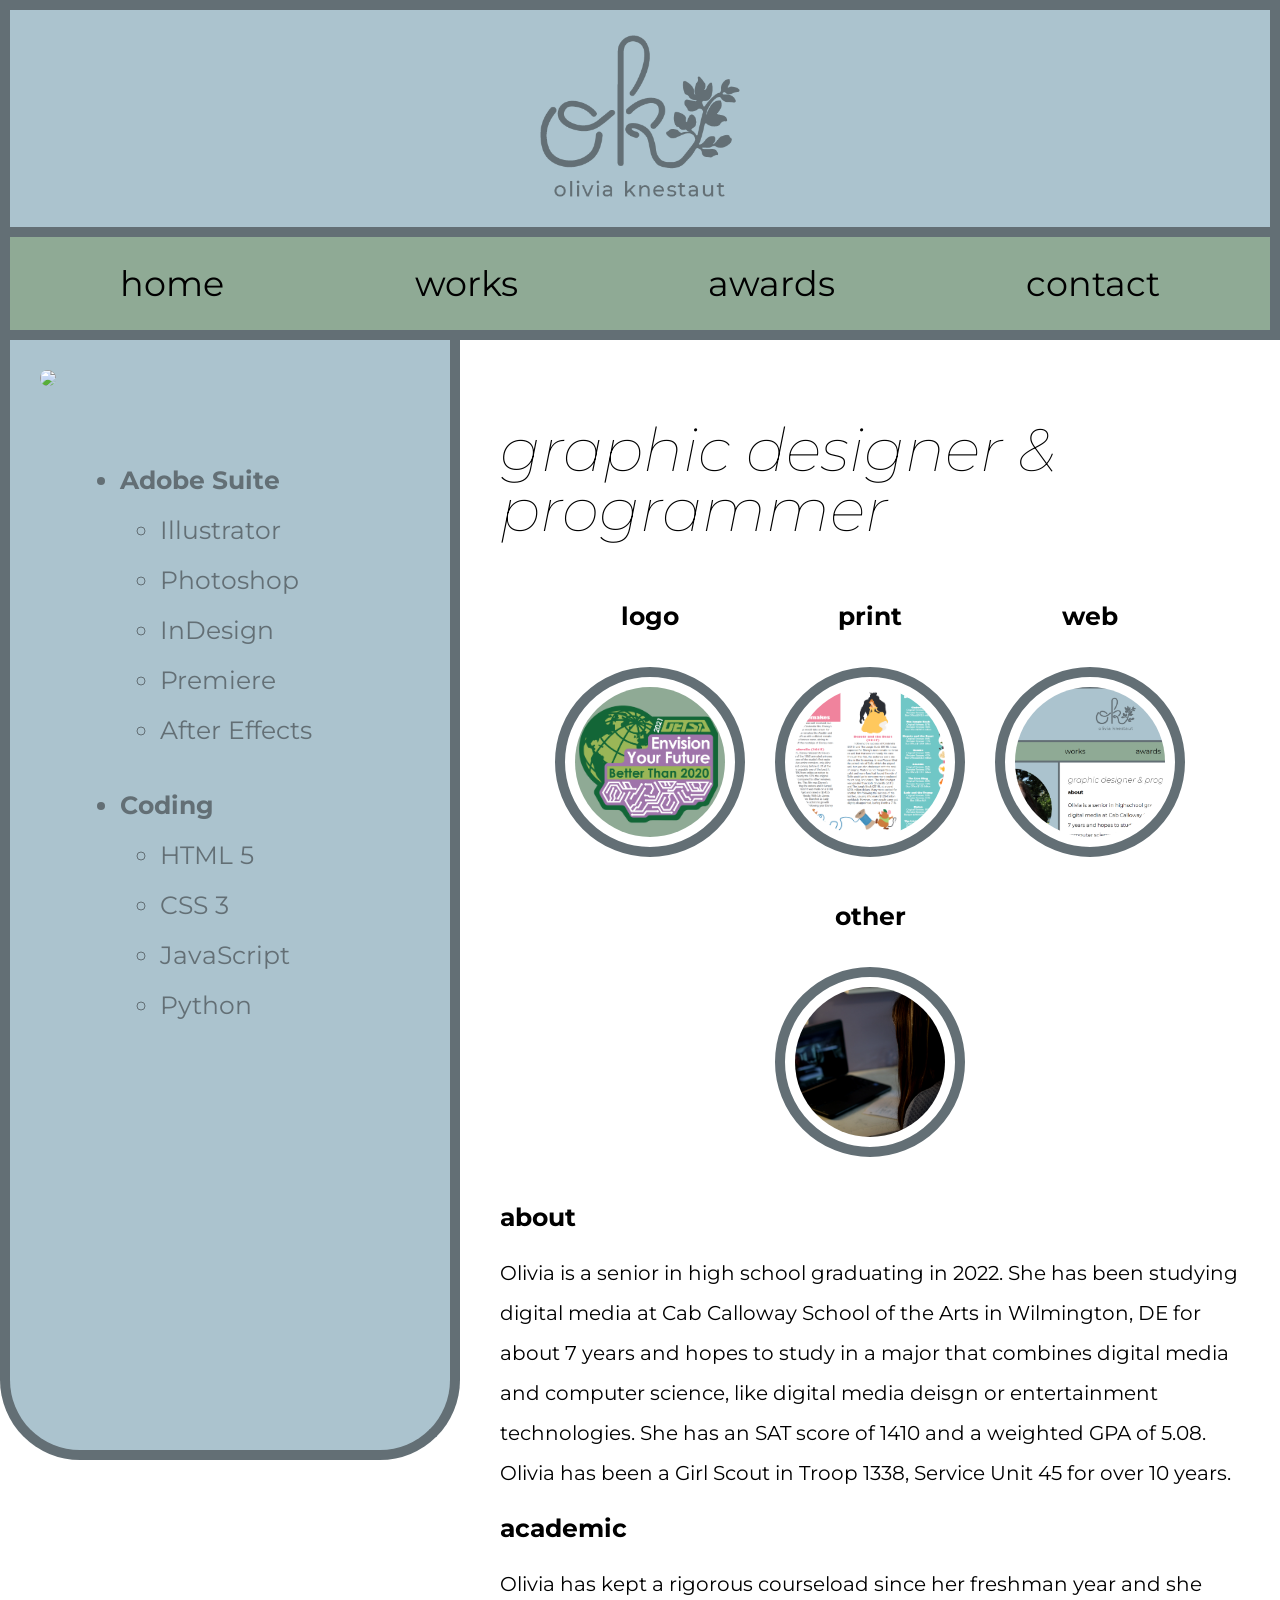
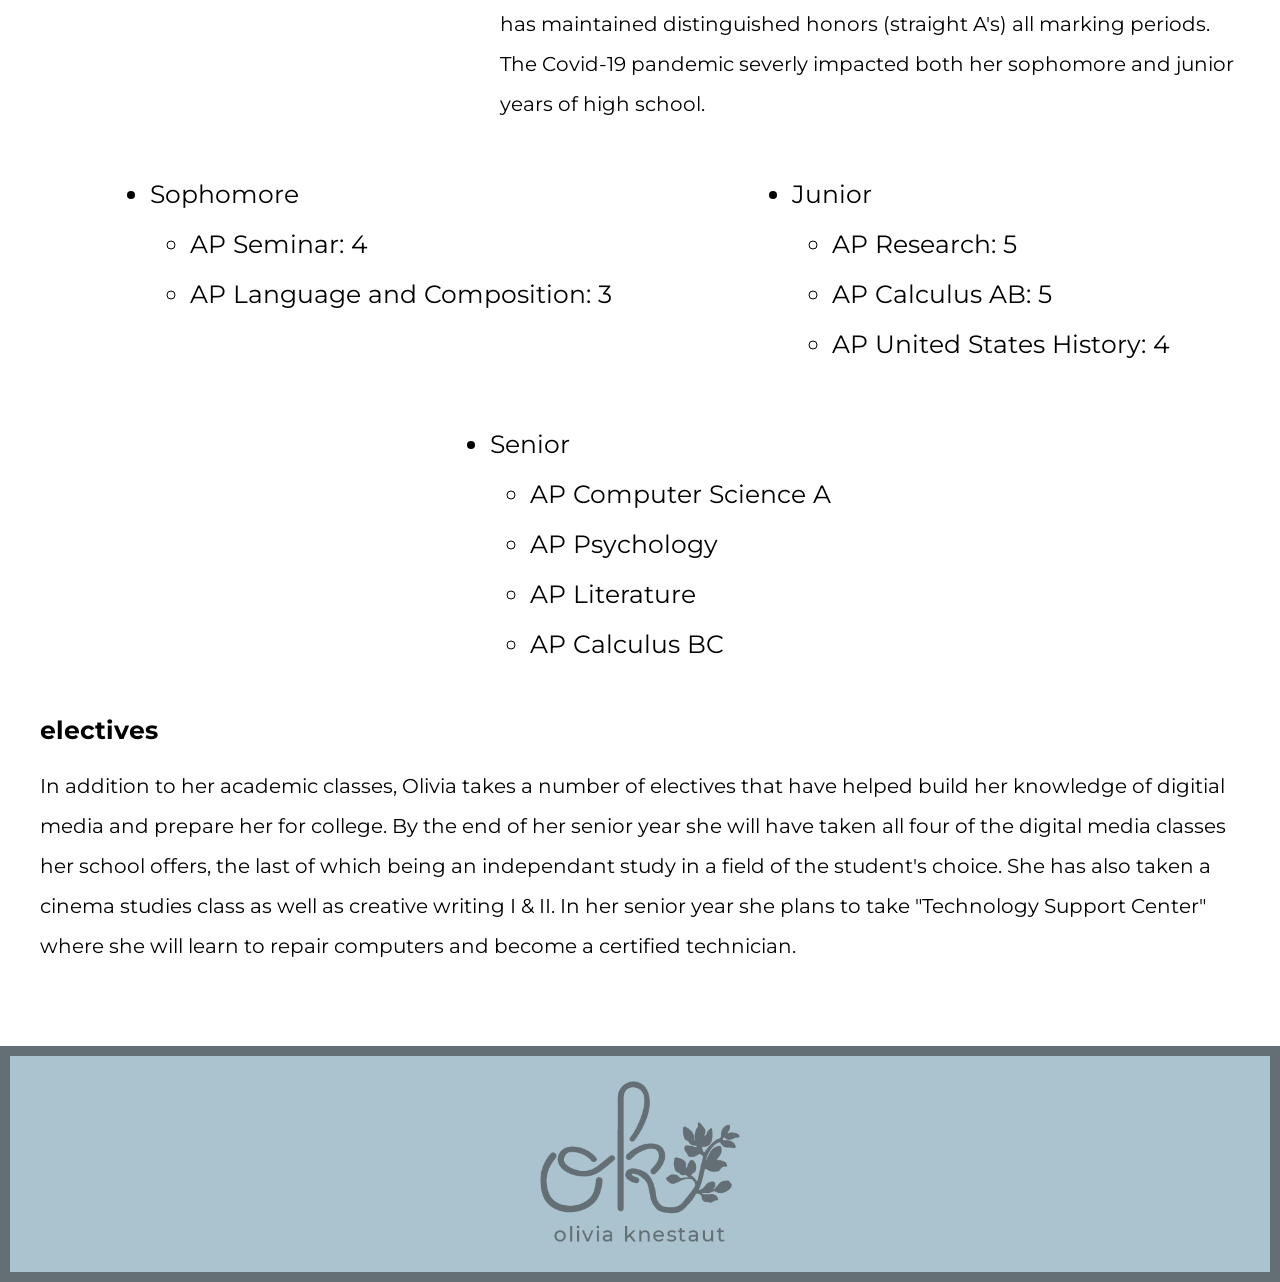
==== index.html @ 5eddfe56 "moving elements around" ====
<!DOCTYPE html>
<html lang="en">
<head>
    <meta charset="UTF-8">
    <title>Olivia Knestaut Porfolio Website</title>
    <link href="CSS/stylesheet.css" type="text/css" rel="stylesheet" />
    <link rel="preconnect" href="https://fonts.googleapis.com">
    <link rel="preconnect" href="https://fonts.gstatic.com" crossorigin>
    <link href="https://fonts.googleapis.com/css2?family=Montserrat:ital,wght@0,400;0,700;1,200&display=swap" rel="stylesheet">
</head>
<body>

<!-- Main Content -->
<main>

    <!-- Header -->
    <header class="headerfooter">
        <img class="logo" src="Images/OliviaLogoGrey.png" alt="">
    </header>

    <!-- Links -->
    <section class="links">
            <a href="index.html">home</a>
            <a href="works.html">works</a>
            <a href="awards.html">awards</a>
            <a href="contact.html">contact</a>
    </section>



<div class="flex-container">
<!-- Sidebar -->
    <div class="sidebar">

        <div class="sidebarphoto">
            <img class="myface" src="Images/Olivia%20Knestaut%201.jpg" width="400px">
        </div>


<!-- Skills -->
        <div class="skills">
           <ul>
              <li><strong>Adobe Suite</strong></li>
              <ul>
                  <li>Illustrator</li>
                  <li>Photoshop</li>
                  <li>InDesign</li>
                  <li>Premiere</li>
                  <li>After Effects</li>
              </ul>
           </ul>
           <ul>
              <li><strong>Coding</strong></li>
              <ul>
                  <li>HTML 5</li>
                  <li>CSS 3</li>
                  <li>JavaScript</li>
                  <li>Python</li>
              </ul>
           </ul>

        </div>
    </div>



<!-- About Section -->
         <div class="about1">
           <h1><em>graphic designer & programmer</em></h1>
           
       <div class="portfoliolinks">
        <div class="navitem">
            <h2><strong>logo</strong></h2>
            <a href="#logoslink"><img class="navimage" src="Images/NavImages/DETSAPinNav.png" alt="" width="150px"></a>
        </div>
        <div class="navitem">
            <h2><strong>print</strong></h2>
            <a href="#printlink"><img class="navimage" src="Images/NavImages/PrintNavImage.png" alt="" width="150px"></a>
        </div>
        <div class="navitem">
            <h2><strong>web</strong></h2>
            <a href="#weblink"><img class="navimage" src="Images/NavImages/Webnavimage.png" alt="" width="150px"></a>
        </div>
        <div class="navitem">
            <h2><strong>other</strong></h2>
            <a href="#otherlink"><img class="navimage" src="Images/NavImages/VideoNav.png" alt="" width="150px"></a>
        </div>
    </div>
           
            <h2><strong>about</strong></h2>
            <p>
             Olivia is a senior in high school graduating in 2022. She has been studying digital media at Cab Calloway School of the Arts in Wilmington, DE for about 7 years and hopes to study in a major that combines digital media and computer science, like digital media deisgn or entertainment technologies. She has an SAT score of 1410 and a weighted GPA of 5.08. Olivia has been a Girl Scout in Troop 1338, Service Unit 45 for over 10 years.
             </p>
             
            <h2><strong>academic</strong></h2>
            <p>
             Olivia has kept a rigorous courseload since her freshman year and she has maintained distinguished honors (straight A's) all marking periods. The Covid-19 pandemic severly impacted both her sophomore and junior years of high school.
            </p>
    </div>
    
</div>
 <div class="about2">
        <div class="APClasses">
                <ul>
                    <li>
                        Sophomore
                    </li>
                    <ul>
                        <li>
                            AP Seminar: 4
                        </li>
                        <li>
                            AP Language and Composition: 3
                        </li>
                    </ul>
                </ul>
                <ul>
                    <li>
                        Junior
                    </li>
                    <ul>
                        <li>
                            AP Research: 5
                        </li>
                        <li>
                            AP Calculus AB: 5
                        </li>
                        <li>
                            AP United States History: 4
                        </li>
                    </ul>
                </ul>
                <ul>
                    <li>Senior</li>
                    <ul>
                        <li>
                            AP Computer Science A
                        </li>
                        <li>
                            AP Psychology
                        </li>
                        <li>
                            AP Literature
                        </li>
                        <li>
                            AP Calculus BC
                        </li>
                    </ul>
                </ul>
            </div>
         <h2><strong>electives</strong></h2>
            <p>
             In addition to her academic classes, Olivia takes a number of electives that have helped build her knowledge of digitial media and prepare her for college. By the end of her senior year she will have taken all four of the digital media classes her school offers, the last of which being an independant study in a field of the student's choice. She has also taken a cinema studies class as well as creative writing I & II. In her senior year she plans to take "Technology Support Center" where she will learn to repair computers and become a certified technician.
     </div>


<!-- Footer-->
    <footer id="footermargin" class="headerfooter">
        <img src="Images/OliviaLogoGrey.png" alt="" class="logo">
    </footer>

</main>
</body>
</html>
---- CSS/stylesheet.css ----
/*COLORS
Green: #8FAA95
Blue: #ABC3CE
Grey:#636F75
Fonts:
font-family: 'Montserrat', sans-serif;
*/
/*FONT CSS*/


/*WTF is wrong with GIT*/

/*LINKS N STUFF*/
a:link, a:visited {
  color: #000000;
    margin: 10px;
    text-decoration: none;
    font-family: 'Montserrat', sans-serif;
    font-size: 35px;}

a:hover {
  color: #FFFFFF;}

#innerlinks{
    color: #000000;
    display: flex;
    justify-content: center;
    font-size: 35px;
    padding: 30px;}

a#innerlinks:hover {
  color: #E88CBA;}

#websitelinks{
    color: #000000;
    display: flex;
    justify-content: center;
    font-size: 35px;
}

a#websitelinks:hover {
  color: #E88CBA;}


/*GENERAL SETUP*/
ul{
    font-family: 'Montserrat', sans-serif;
    font-size: 25px;
    line-height: 50px;
}
p{
  font-family: 'Montserrat', sans-serif;
    font-size: 20px;
    line-height: 40px;  
}

h1 {
    font-family: 'Montserrat', sans-serif;
    font-weight: lighter;
    font-size: 60px;
    line-height: 60px;
}

h2{
    font-family: 'Montserrat', sans-serif;
    font-weight: bold;
    font-size: 25px;
    line-height: 30px;
}

body {
    margin: 0;
}

embed {
    border-radius: 35px;
    margin: 40px;
    margin-bottom: 0px;
}


/*ALL PAGES*/
main {
    width: 100%;
    height: 100%;
}

.headerfooter {
    background: #ABC3CE; /*Blue*/
    display: flex;
    justify-content: center;
    padding: 25px;
     border: 10px solid #636F75;
}

.logo{
    width: 200px;
    border-radius: 0px;
}

.links {
    background: #8FAA95; /*Green*/
    display: flex;
    flex-direction: column;
    align-items: center;
    justify-content: center;
    border: 10px solid #636F75;
    border-top: 0px;
}
#footermargin{
    margin-top: 20px;
}


/*HOME PAGE*/
.myface{
    border-radius: 50%;
    padding: 0px;
}

.flex-container{
    display: flex;
    flex-direction: column;
    align-items: center;
    justify-content: center;
}
.sidebar {
    padding: 30px;
    background: #ABC3CE; /*Blue*/
    border-bottom-right-radius: 80px;
    border-bottom-left-radius: 80px;
    width: 400px;
    border-style: solid;
    border-color: #636F75;
    border-width: 10px;
    border-top-width: 0px;
    height: 1050px;
}

.skills {
    height: 600px;
    width: 300px;
    padding: 40px;
    color: #636F75; 
}

.about1{
    padding:40px;
    padding-bottom: 0px;
}
.about2{
    padding: 40px;
    padding-top: 0px;
}
.APClasses{
    display: flex;
    flex-wrap: wrap;
    justify-content: space-around;
}


/*Works Page*/
.portfoliotitle{
    display: flex;
    justify-content: center;
    align-items: center;
    text-align: center;
}
    /*Navigation*/
.portfoliolinks{
    display: flex;
    justify-content: center;
    flex-wrap: wrap;
}
.navitem{
    display: flex;
    flex-direction: column;
    justify-content: center;
    align-items: center; 
}
.navimage{
  border-radius: 50%;
border: 10px solid #636F75;
    padding: 10px;
    margin:5px;
}


img.navimage:hover {
  border: 10px solid #ABC3CE;
}

.worksection{
    display: flex;
    justify-content: center;
    flex-direction: column;
    align-items: center;
}
.workitemsection{
    display: flex;
    flex-wrap: wrap;
    justify-content: center;
    align-items: center;
}
.workitem{
    display: flex;
    flex-direction: column;
    align-items: center;
    padding: 20px;
    width: 400px;
}

.magazineitem{
    display: flex;
    flex-direction: column;
    align-items: center;
}

.frametext{
    width: 400px;
}

.othercontent{
    width: 90%;
    height: 200px; 
}

.workitem2{
     display: flex;
    flex-direction: column;
    align-items: center;
    padding: 20px;
}




/*TABLET & DESKTOP CHANGES*/
@media screen and (min-width: 1200px){


.links {
    display: flex;
    flex-direction: row;
    justify-content: space-around;
    padding: 15px;
    }
    .flex-container{
        display: flex;
        flex-direction: row;
        align-items:flex-start;
    }
    .sidebar{
        height:1050px;
    }

.footercontent{
    display: flex;
    flex-direction: row;
    }

.footeritem {
    display: flex;
    flex-direction: column;
    align-items: center;
    width: 30%;
    }
    #logo{
        width: 15%;
    }
    .magazine{
        width: 1000px;
    }
    
    .frametext {
    width: 1000px;
    }
    iframe{
        height: 600px;
    }
    
    .othercontent{
    width: 90%;
    height: 500px; 
    }
}
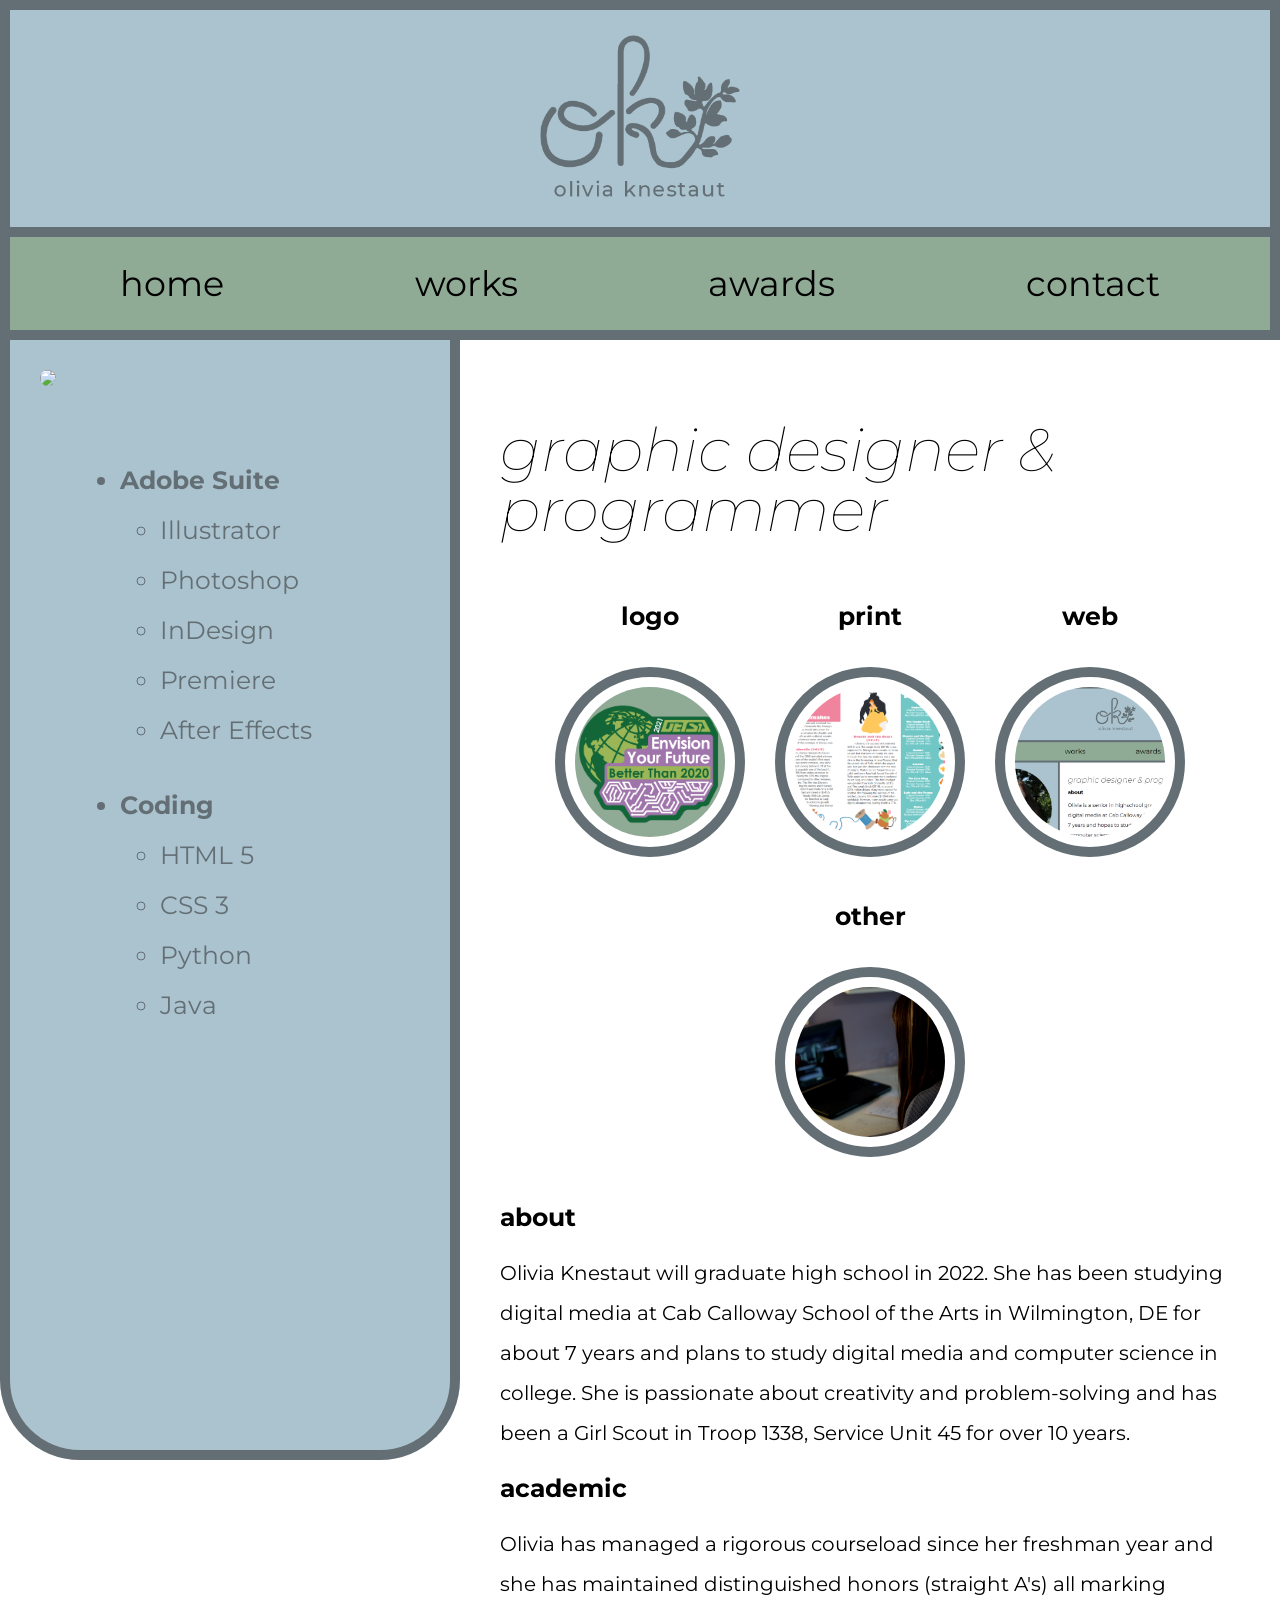
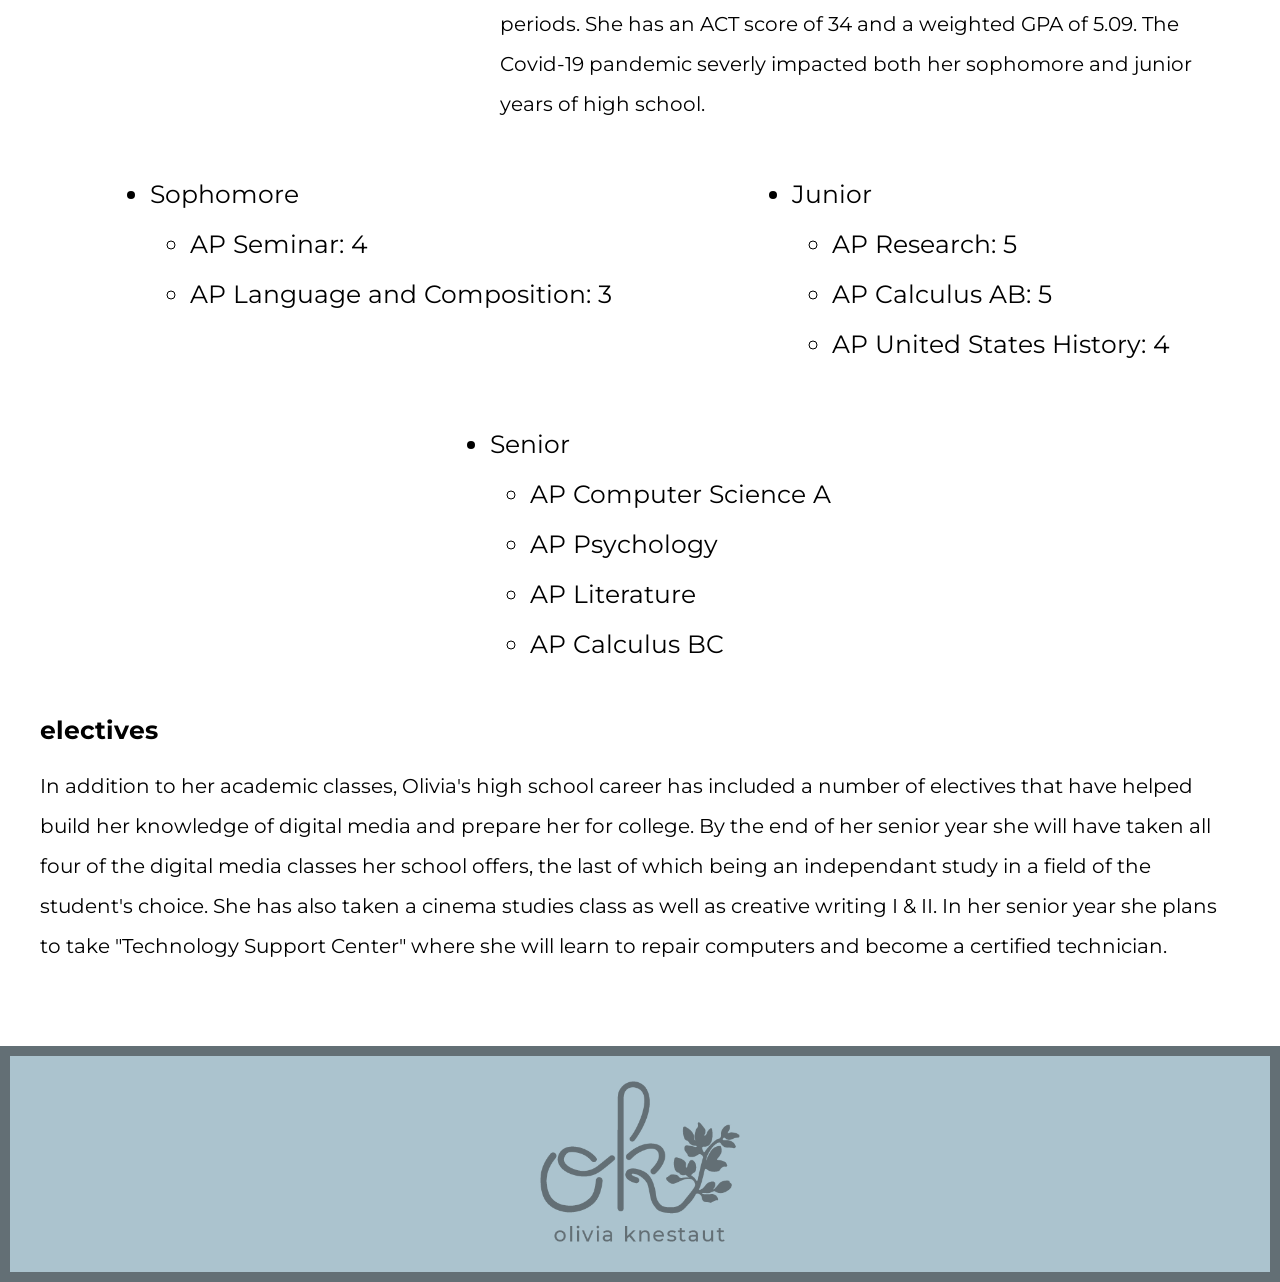
==== commit a8aa70d4: "Update for portfolio" ====
--- a/index.html
+++ b/index.html
@@ -54,8 +54,8 @@
               <ul>
                   <li>HTML 5</li>
                   <li>CSS 3</li>
-                  <li>JavaScript</li>
                   <li>Python</li>
+                  <li>Java</li>
               </ul>
            </ul>
 
@@ -64,41 +64,45 @@
 
 
 
-<!-- About Section -->
+<!-- Works Links -->
          <div class="about1">
            <h1><em>graphic designer & programmer</em></h1>
            
        <div class="portfoliolinks">
         <div class="navitem">
             <h2><strong>logo</strong></h2>
-            <a href="#logoslink"><img class="navimage" src="Images/NavImages/DETSAPinNav.png" alt="" width="150px"></a>
+            <a href="works.html#logoslink"><img class="navimage" src="Images/NavImages/DETSAPinNav.png" alt="" width="150px"></a>
         </div>
         <div class="navitem">
             <h2><strong>print</strong></h2>
-            <a href="#printlink"><img class="navimage" src="Images/NavImages/PrintNavImage.png" alt="" width="150px"></a>
+            <a href="works.html#printlink"><img class="navimage" src="Images/NavImages/PrintNavImage.png" alt="" width="150px"></a>
         </div>
         <div class="navitem">
             <h2><strong>web</strong></h2>
-            <a href="#weblink"><img class="navimage" src="Images/NavImages/Webnavimage.png" alt="" width="150px"></a>
+            <a href="works.html#weblink"><img class="navimage" src="Images/NavImages/Webnavimage.png" alt="" width="150px"></a>
         </div>
         <div class="navitem">
             <h2><strong>other</strong></h2>
-            <a href="#otherlink"><img class="navimage" src="Images/NavImages/VideoNav.png" alt="" width="150px"></a>
+            <a href="works.html#otherlink"><img class="navimage" src="Images/NavImages/VideoNav.png" alt="" width="150px"></a>
         </div>
     </div>
            
+    <!-- About and Academic -->
             <h2><strong>about</strong></h2>
             <p>
-             Olivia is a senior in high school graduating in 2022. She has been studying digital media at Cab Calloway School of the Arts in Wilmington, DE for about 7 years and hopes to study in a major that combines digital media and computer science, like digital media deisgn or entertainment technologies. She has an SAT score of 1410 and a weighted GPA of 5.08. Olivia has been a Girl Scout in Troop 1338, Service Unit 45 for over 10 years.
+                Olivia Knestaut will graduate high school in 2022. She has been studying digital media at Cab Calloway School of the Arts in Wilmington, DE for about 7 years and plans to study digital media and computer science in college.
+                She is passionate about creativity and problem-solving and has been a Girl Scout in Troop 1338, Service Unit 45 for over 10 years.
              </p>
              
             <h2><strong>academic</strong></h2>
             <p>
-             Olivia has kept a rigorous courseload since her freshman year and she has maintained distinguished honors (straight A's) all marking periods. The Covid-19 pandemic severly impacted both her sophomore and junior years of high school.
+             Olivia has managed a rigorous courseload since her freshman year and she has maintained distinguished honors (straight A's) all marking periods. She has an ACT score of 34 and a weighted GPA of 5.09. 
+             The Covid-19 pandemic severly impacted both her sophomore and junior years of high school.
             </p>
     </div>
     
 </div>
+
  <div class="about2">
         <div class="APClasses">
                 <ul>
@@ -150,7 +154,7 @@
             </div>
          <h2><strong>electives</strong></h2>
             <p>
-             In addition to her academic classes, Olivia takes a number of electives that have helped build her knowledge of digitial media and prepare her for college. By the end of her senior year she will have taken all four of the digital media classes her school offers, the last of which being an independant study in a field of the student's choice. She has also taken a cinema studies class as well as creative writing I & II. In her senior year she plans to take "Technology Support Center" where she will learn to repair computers and become a certified technician.
+             In addition to her academic classes, Olivia's high school career has included a number of electives that have helped build her knowledge of digital media and prepare her for college. By the end of her senior year she will have taken all four of the digital media classes her school offers, the last of which being an independant study in a field of the student's choice. She has also taken a cinema studies class as well as creative writing I & II. In her senior year she plans to take "Technology Support Center" where she will learn to repair computers and become a certified technician.
      </div>
 
 
--- a/CSS/stylesheet.css
+++ b/CSS/stylesheet.css
@@ -6,9 +6,6 @@
 font-family: 'Montserrat', sans-serif;
 */
 /*FONT CSS*/
-
-
-/*WTF is wrong with GIT*/
 
 /*LINKS N STUFF*/
 a:link, a:visited {
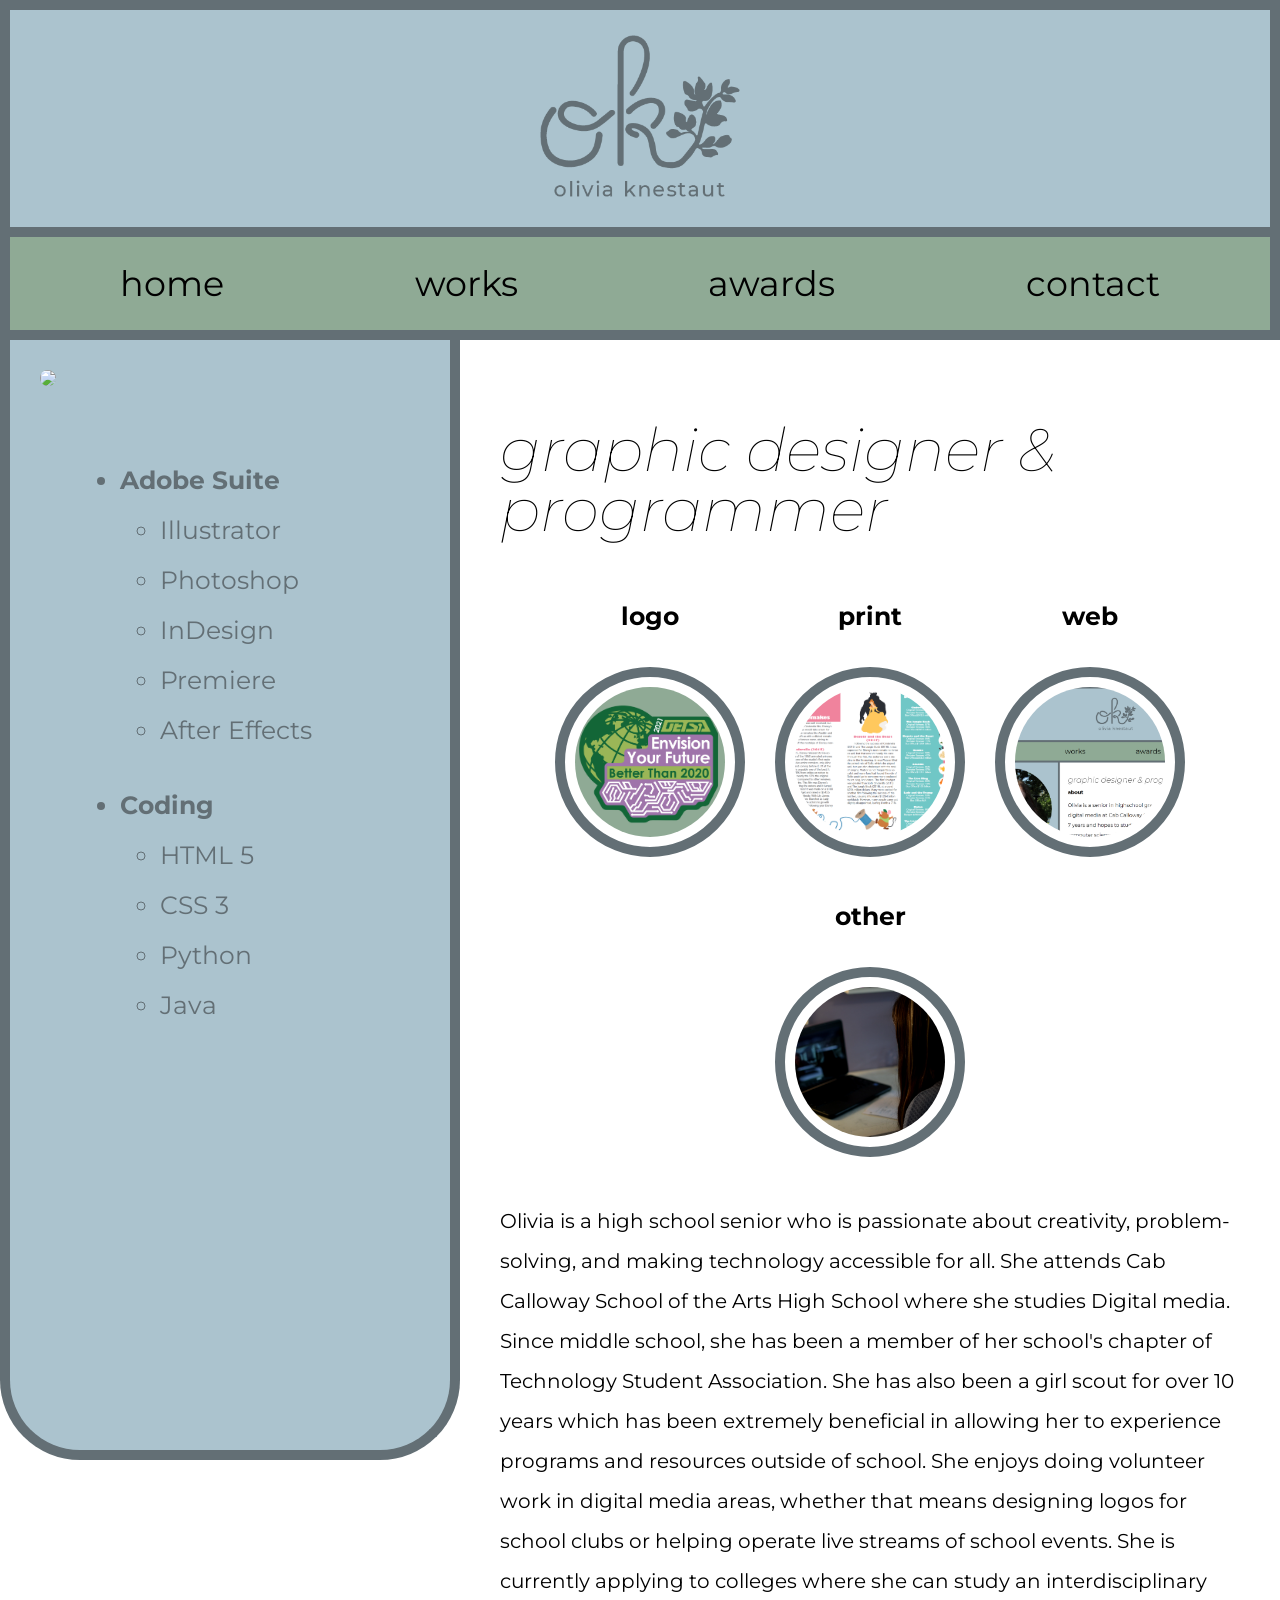
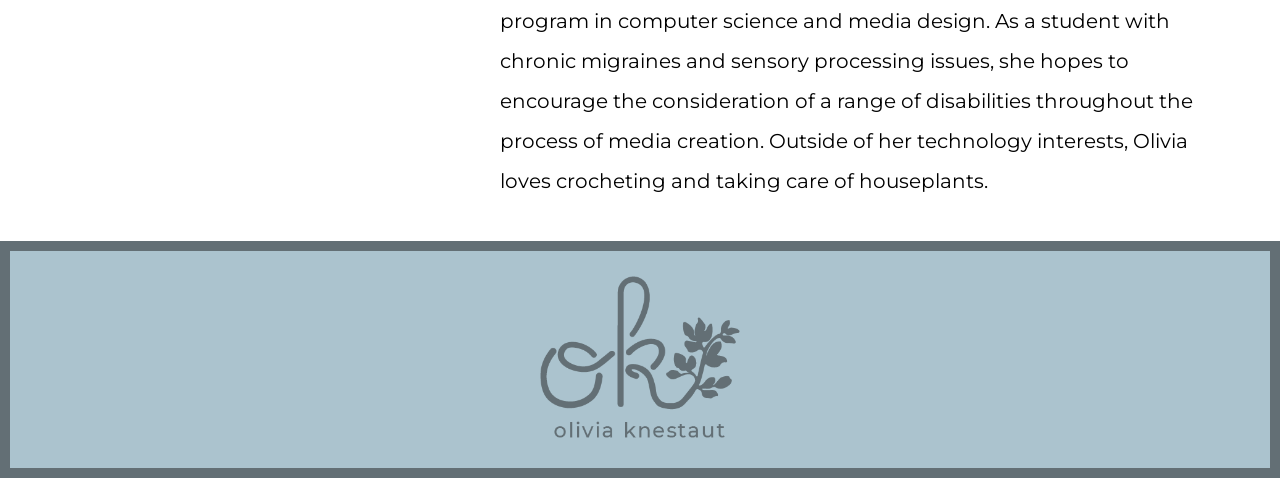
==== commit 5438d75f: "Update index.html" ====
--- a/index.html
+++ b/index.html
@@ -88,21 +88,28 @@
     </div>
            
     <!-- About and Academic -->
-            <h2><strong>about</strong></h2>
+            
             <p>
-                Olivia Knestaut will graduate high school in 2022. She has been studying digital media at Cab Calloway School of the Arts in Wilmington, DE for about 7 years and plans to study digital media and computer science in college.
-                She is passionate about creativity and problem-solving and has been a Girl Scout in Troop 1338, Service Unit 45 for over 10 years.
+                Olivia is a high school senior who is passionate about creativity, problem-solving, and making technology 
+                accessible for all. She attends Cab Calloway School of the Arts High School where she studies Digital media. Since middle school, she has been a member 
+                of her school's chapter of Technology Student Association. She has also been a girl scout for over 10 years which has been extremely beneficial in allowing her to experience 
+                programs and resources outside of school.
+                  She enjoys doing volunteer work in digital media areas, whether that means designing logos for school clubs or helping operate live 
+                  streams of school events. She is currently applying to colleges where she can study an interdisciplinary program in computer science 
+                  and media design. As a student with chronic migraines and sensory processing issues, she hopes to encourage the consideration of a range of
+                   disabilities throughout the process of media creation. Outside of her technology interests, Olivia loves crocheting and taking care of houseplants.
              </p>
              
-            <h2><strong>academic</strong></h2>
+           <!-- <h2><strong>academic</strong></h2>
             <p>
              Olivia has managed a rigorous courseload since her freshman year and she has maintained distinguished honors (straight A's) all marking periods. She has an ACT score of 34 and a weighted GPA of 5.09. 
              The Covid-19 pandemic severly impacted both her sophomore and junior years of high school.
             </p>
+        -->
     </div>
     
 </div>
-
+<!--
  <div class="about2">
         <div class="APClasses">
                 <ul>
@@ -156,6 +163,7 @@
             <p>
              In addition to her academic classes, Olivia's high school career has included a number of electives that have helped build her knowledge of digital media and prepare her for college. By the end of her senior year she will have taken all four of the digital media classes her school offers, the last of which being an independant study in a field of the student's choice. She has also taken a cinema studies class as well as creative writing I & II. In her senior year she plans to take "Technology Support Center" where she will learn to repair computers and become a certified technician.
      </div>
+ -->
 
 
 <!-- Footer-->
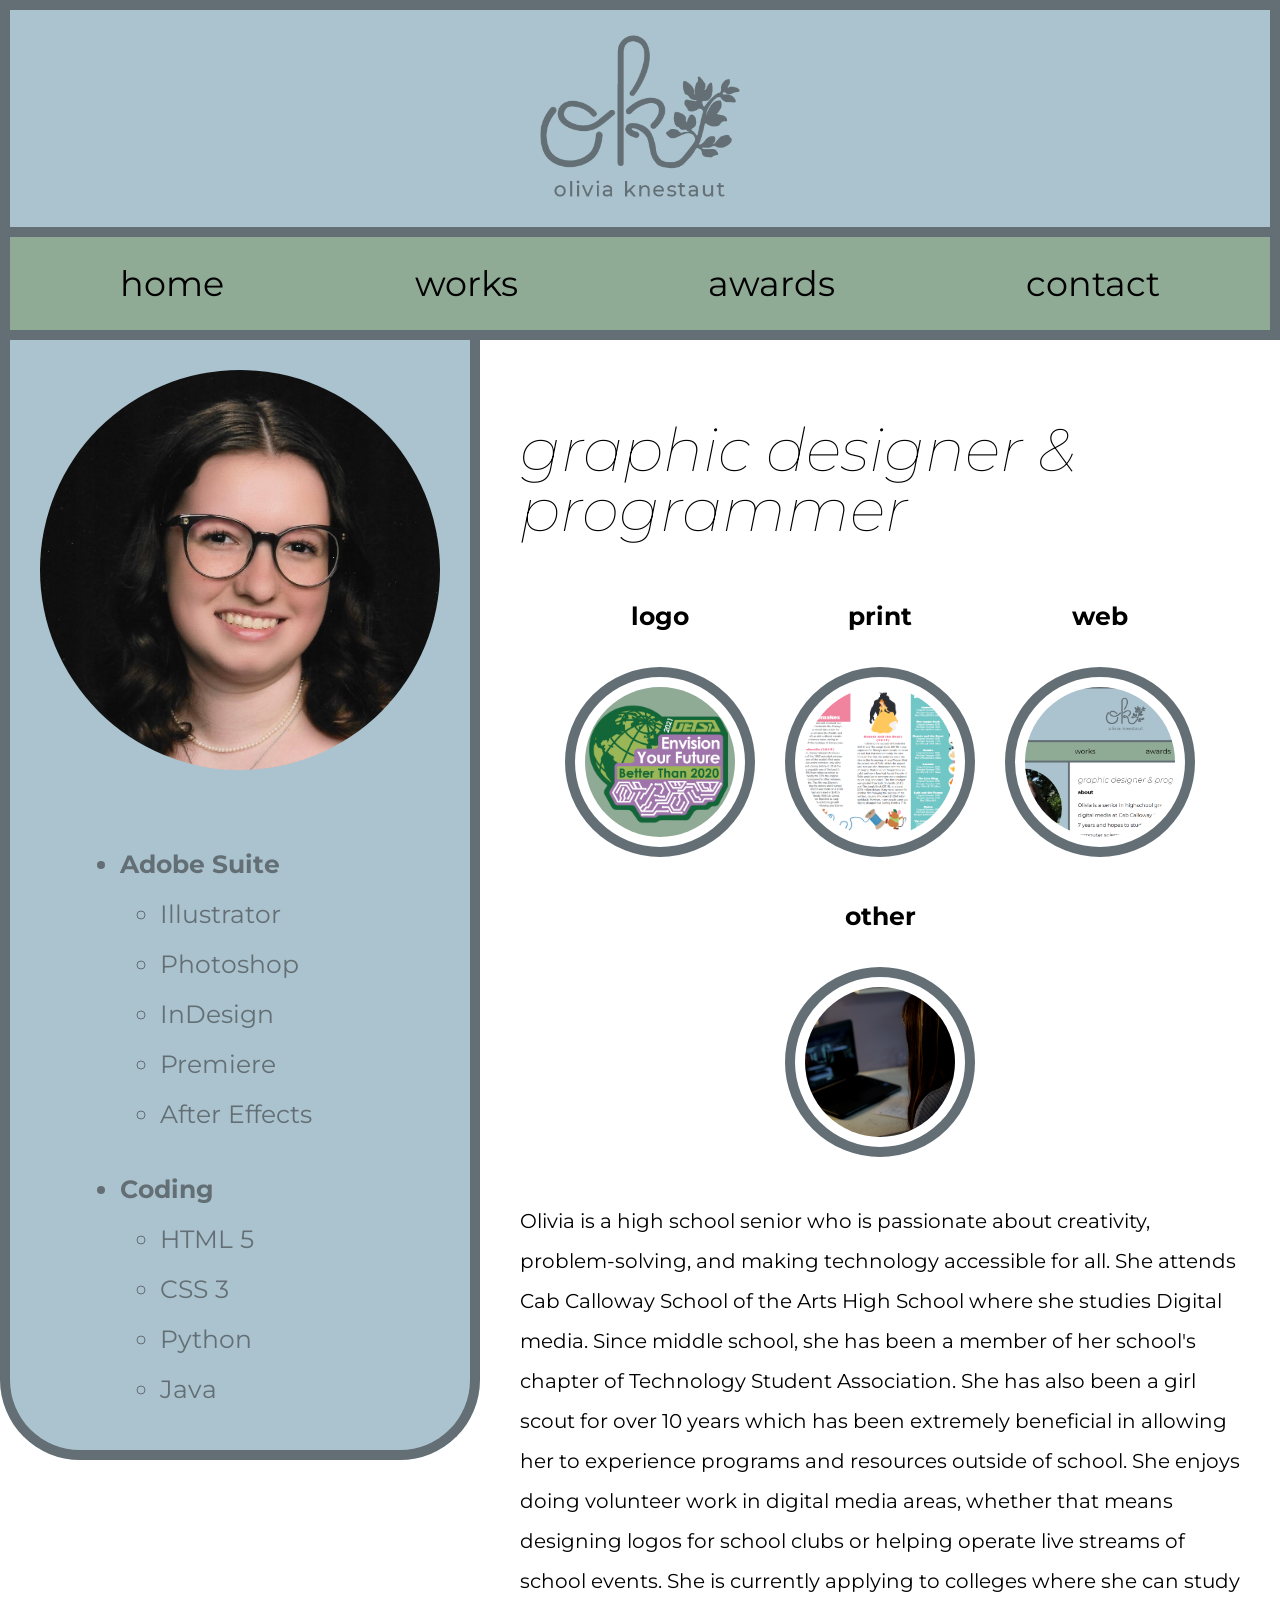
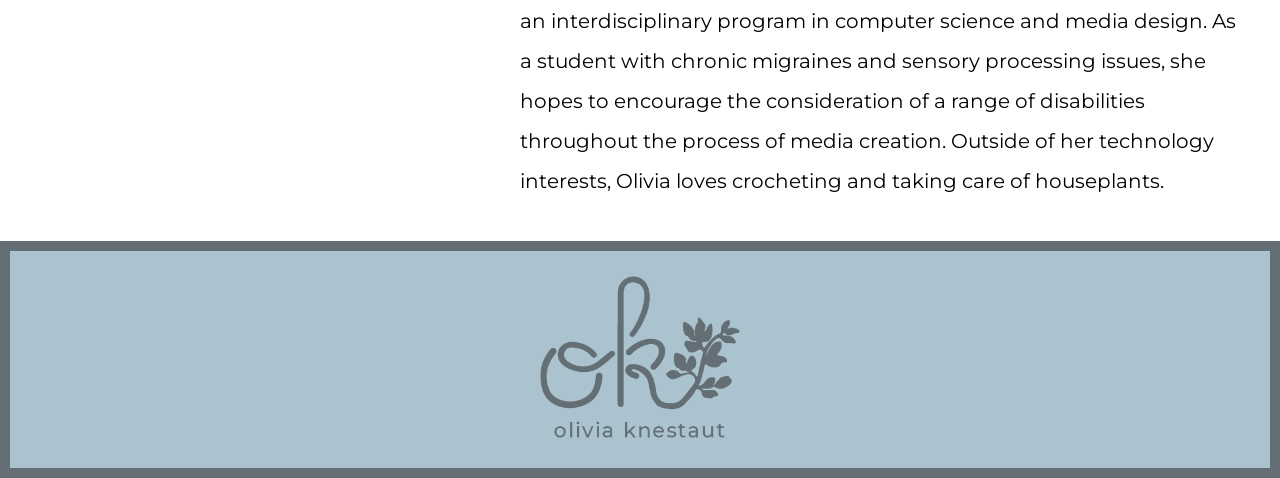
==== commit 5f125528: "Changed Site Main Photo, Moved Files to SSD" ====
--- a/index.html
+++ b/index.html
@@ -33,7 +33,7 @@
     <div class="sidebar">
 
         <div class="sidebarphoto">
-            <img class="myface" src="Images/Olivia%20Knestaut%201.jpg" width="400px">
+            <img class="myface" src="Images/OliviaGradPhoto.jpg" width="400px">
         </div>
 
 
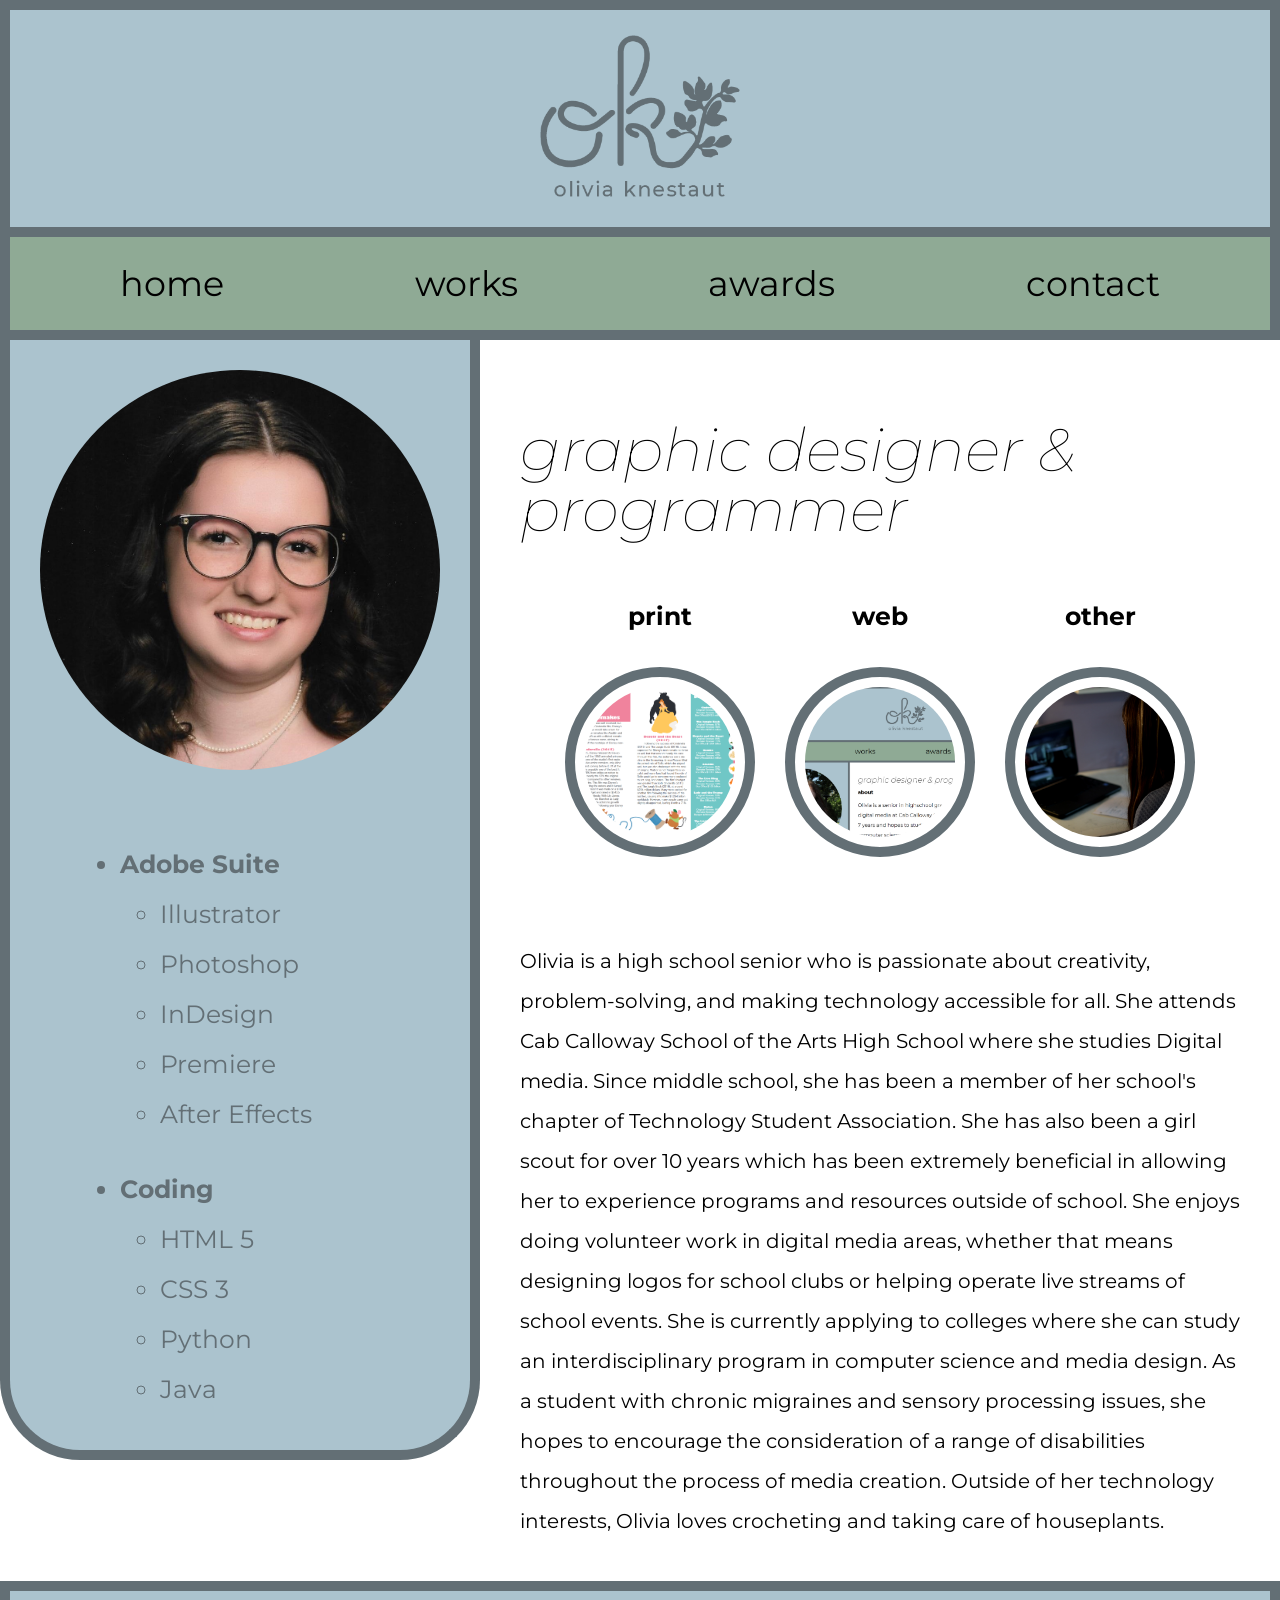
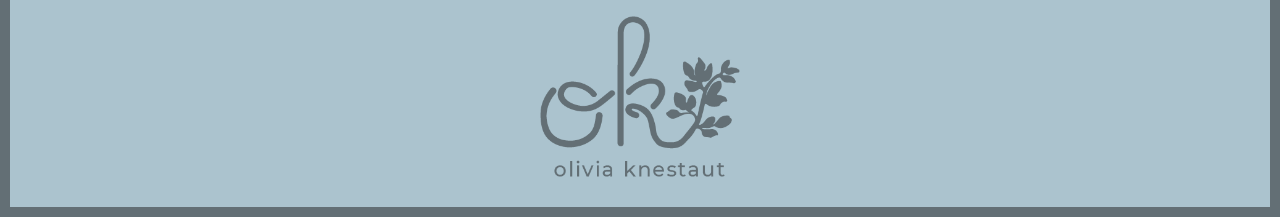
==== commit 2453e6c1: "Content Updates" ====
--- a/index.html
+++ b/index.html
@@ -69,10 +69,7 @@
            <h1><em>graphic designer & programmer</em></h1>
            
        <div class="portfoliolinks">
-        <div class="navitem">
-            <h2><strong>logo</strong></h2>
-            <a href="works.html#logoslink"><img class="navimage" src="Images/NavImages/DETSAPinNav.png" alt="" width="150px"></a>
-        </div>
+        
         <div class="navitem">
             <h2><strong>print</strong></h2>
             <a href="works.html#printlink"><img class="navimage" src="Images/NavImages/PrintNavImage.png" alt="" width="150px"></a>
--- a/CSS/stylesheet.css
+++ b/CSS/stylesheet.css
@@ -70,7 +70,6 @@
 }
 
 embed {
-    border-radius: 35px;
     margin: 40px;
     margin-bottom: 0px;
 }
@@ -163,11 +162,30 @@
     align-items: center;
     text-align: center;
 }
+
+
+/*Awards Page*/
+
+.awardblock{
+    margin: 40px;
+}
+.award{
+    background: #8FAA95; /*Green*/
+    margin: 10px;
+    padding-top: 5px;
+    padding-bottom: 5px;
+    padding-left: 20px;
+    padding-right: 20px;
+    border-radius: 50px;
+}
+
+
     /*Navigation*/
 .portfoliolinks{
     display: flex;
     justify-content: center;
     flex-wrap: wrap;
+    padding-bottom: 40px;
 }
 .navitem{
     display: flex;
@@ -197,7 +215,7 @@
     display: flex;
     flex-wrap: wrap;
     justify-content: center;
-    align-items: center;
+    align-items: flex-start;
 }
 .workitem{
     display: flex;
@@ -205,12 +223,6 @@
     align-items: center;
     padding: 20px;
     width: 400px;
-}
-
-.magazineitem{
-    display: flex;
-    flex-direction: column;
-    align-items: center;
 }
 
 .frametext{
@@ -265,13 +277,7 @@
     #logo{
         width: 15%;
     }
-    .magazine{
-        width: 1000px;
-    }
     
-    .frametext {
-    width: 1000px;
-    }
     iframe{
         height: 600px;
     }
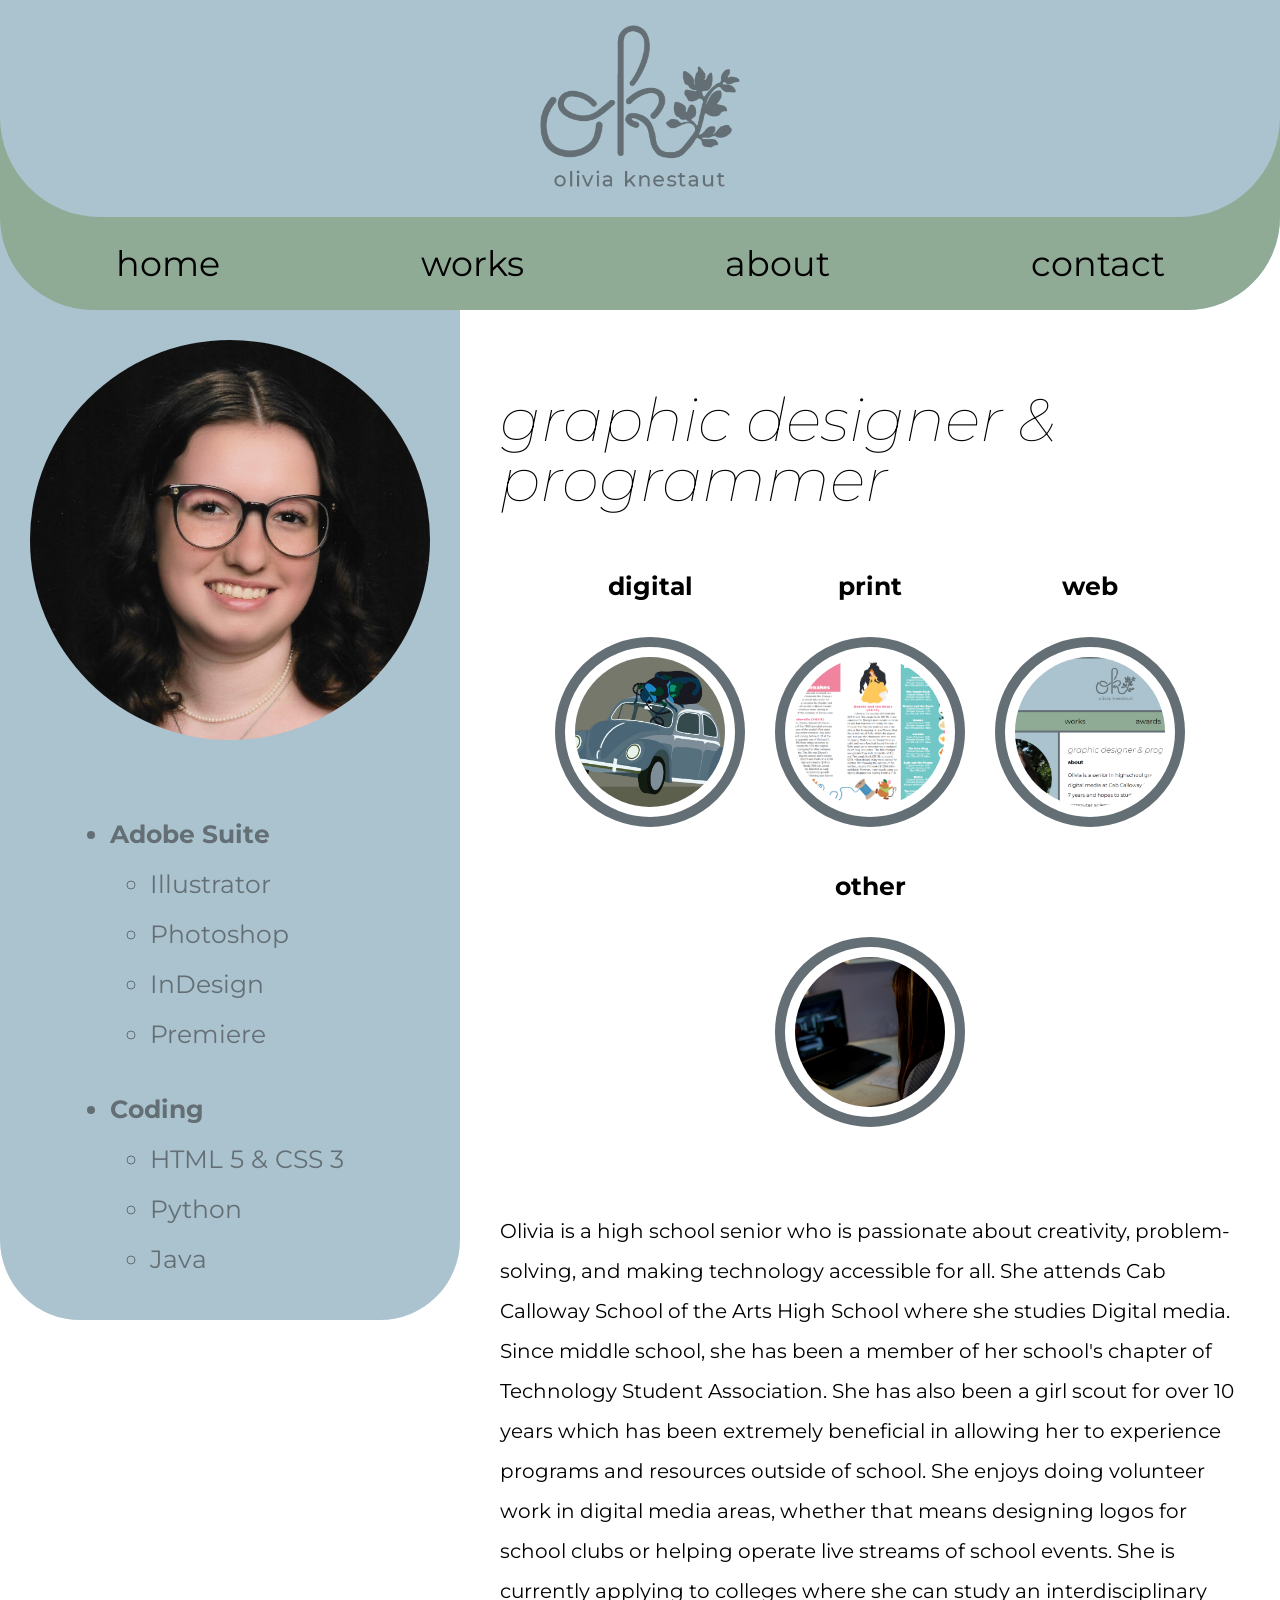
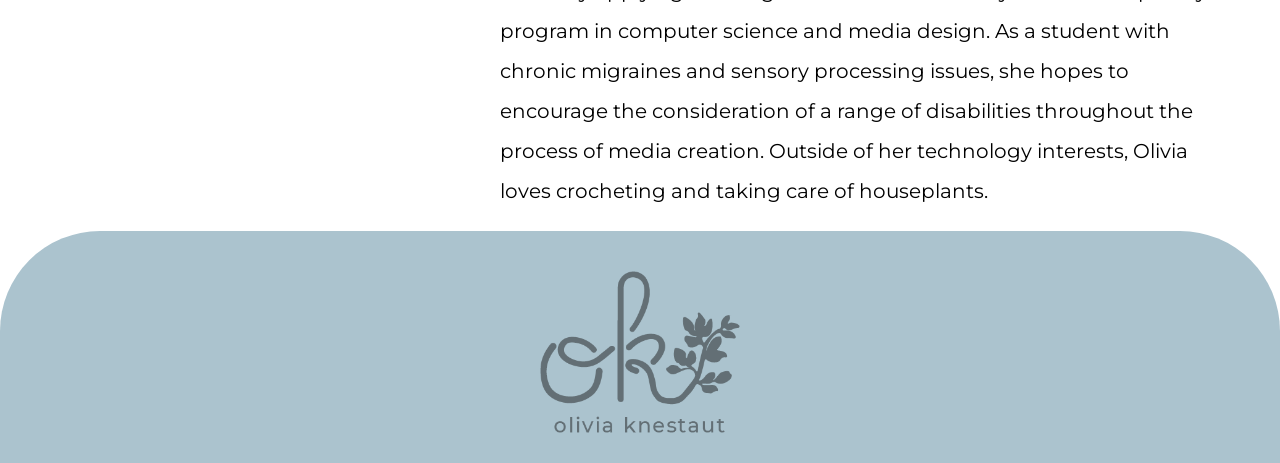
==== commit a43cbe1f: "All recent in school changes that I have been working on" ====
--- a/index.html
+++ b/index.html
@@ -14,17 +14,21 @@
 <main>
 
     <!-- Header -->
-    <header class="headerfooter">
+<div class="roundingboxheader1">
+    <header class="header">
         <img class="logo" src="Images/OliviaLogoGrey.png" alt="">
     </header>
+</div>
 
     <!-- Links -->
+<div class="roundingboxheader2">
     <section class="links">
             <a href="index.html">home</a>
             <a href="works.html">works</a>
-            <a href="awards.html">awards</a>
+            <a href="about.html">about</a>
             <a href="contact.html">contact</a>
     </section>
+</div>
 
 
 
@@ -46,14 +50,12 @@
                   <li>Photoshop</li>
                   <li>InDesign</li>
                   <li>Premiere</li>
-                  <li>After Effects</li>
               </ul>
            </ul>
            <ul>
               <li><strong>Coding</strong></li>
               <ul>
-                  <li>HTML 5</li>
-                  <li>CSS 3</li>
+                  <li>HTML 5 & CSS 3</li>
                   <li>Python</li>
                   <li>Java</li>
               </ul>
@@ -68,21 +70,24 @@
          <div class="about1">
            <h1><em>graphic designer & programmer</em></h1>
            
-       <div class="portfoliolinks">
-        
-        <div class="navitem">
-            <h2><strong>print</strong></h2>
-            <a href="works.html#printlink"><img class="navimage" src="Images/NavImages/PrintNavImage.png" alt="" width="150px"></a>
+           <div class="portfoliolinks">
+            <div class="navitem">
+                <h2><strong>digital</strong></h2>
+                <a href="works.html#digitallink"><img class="navimage" src="Images/NavImages/MediaNavImage.jpg" alt="" width="150px"></a>
+            </div>
+            <div class="navitem">
+                <h2><strong>print</strong></h2>
+                <a href="works.html#printlink"><img class="navimage" src="Images/NavImages/PrintNavImage.png" alt="" width="150px"></a>
+            </div>
+            <div class="navitem">
+                <h2><strong>web</strong></h2>
+                <a href="works.html#weblink"><img class="navimage" src="Images/NavImages/Webnavimage.png" alt="" width="150px"></a>
+            </div>
+            <div class="navitem">
+                <h2><strong>other</strong></h2>
+                <a href="works.html#otherlink"><img class="navimage" src="Images/NavImages/VideoNav.png" alt="" width="150px"></a>
+            </div>
         </div>
-        <div class="navitem">
-            <h2><strong>web</strong></h2>
-            <a href="works.html#weblink"><img class="navimage" src="Images/NavImages/Webnavimage.png" alt="" width="150px"></a>
-        </div>
-        <div class="navitem">
-            <h2><strong>other</strong></h2>
-            <a href="works.html#otherlink"><img class="navimage" src="Images/NavImages/VideoNav.png" alt="" width="150px"></a>
-        </div>
-    </div>
            
     <!-- About and Academic -->
             
@@ -96,77 +101,17 @@
                   and media design. As a student with chronic migraines and sensory processing issues, she hopes to encourage the consideration of a range of
                    disabilities throughout the process of media creation. Outside of her technology interests, Olivia loves crocheting and taking care of houseplants.
              </p>
-             
-           <!-- <h2><strong>academic</strong></h2>
-            <p>
-             Olivia has managed a rigorous courseload since her freshman year and she has maintained distinguished honors (straight A's) all marking periods. She has an ACT score of 34 and a weighted GPA of 5.09. 
-             The Covid-19 pandemic severly impacted both her sophomore and junior years of high school.
-            </p>
-        -->
     </div>
-    
 </div>
-<!--
- <div class="about2">
-        <div class="APClasses">
-                <ul>
-                    <li>
-                        Sophomore
-                    </li>
-                    <ul>
-                        <li>
-                            AP Seminar: 4
-                        </li>
-                        <li>
-                            AP Language and Composition: 3
-                        </li>
-                    </ul>
-                </ul>
-                <ul>
-                    <li>
-                        Junior
-                    </li>
-                    <ul>
-                        <li>
-                            AP Research: 5
-                        </li>
-                        <li>
-                            AP Calculus AB: 5
-                        </li>
-                        <li>
-                            AP United States History: 4
-                        </li>
-                    </ul>
-                </ul>
-                <ul>
-                    <li>Senior</li>
-                    <ul>
-                        <li>
-                            AP Computer Science A
-                        </li>
-                        <li>
-                            AP Psychology
-                        </li>
-                        <li>
-                            AP Literature
-                        </li>
-                        <li>
-                            AP Calculus BC
-                        </li>
-                    </ul>
-                </ul>
-            </div>
-         <h2><strong>electives</strong></h2>
-            <p>
-             In addition to her academic classes, Olivia's high school career has included a number of electives that have helped build her knowledge of digital media and prepare her for college. By the end of her senior year she will have taken all four of the digital media classes her school offers, the last of which being an independant study in a field of the student's choice. She has also taken a cinema studies class as well as creative writing I & II. In her senior year she plans to take "Technology Support Center" where she will learn to repair computers and become a certified technician.
-     </div>
- -->
 
 
-<!-- Footer-->
-    <footer id="footermargin" class="headerfooter">
-        <img src="Images/OliviaLogoGrey.png" alt="" class="logo">
+
+    <!-- Footer -->
+<div class="roundingboxfooter">
+    <footer class="footer">
+        <img class="logo" src="Images/OliviaLogoGrey.png" alt="">
     </footer>
+</div>
 
 </main>
 </body>
--- a/CSS/stylesheet.css
+++ b/CSS/stylesheet.css
@@ -16,17 +16,8 @@
     font-size: 35px;}
 
 a:hover {
-  color: #FFFFFF;}
-
-#innerlinks{
-    color: #000000;
-    display: flex;
-    justify-content: center;
-    font-size: 35px;
-    padding: 30px;}
-
-a#innerlinks:hover {
-  color: #E88CBA;}
+    color: #FFFFFF;
+}
 
 #websitelinks{
     color: #000000;
@@ -34,9 +25,6 @@
     justify-content: center;
     font-size: 35px;
 }
-
-a#websitelinks:hover {
-  color: #E88CBA;}
 
 
 /*GENERAL SETUP*/
@@ -81,12 +69,17 @@
     height: 100%;
 }
 
-.headerfooter {
+.header {
     background: #ABC3CE; /*Blue*/
     display: flex;
     justify-content: center;
     padding: 25px;
-     border: 10px solid #636F75;
+    border-bottom-right-radius: 100px;
+    border-bottom-left-radius: 100px;
+}
+
+.roundingboxheader1{
+    background: #8FAA95;
 }
 
 .logo{
@@ -100,11 +93,23 @@
     flex-direction: column;
     align-items: center;
     justify-content: center;
-    border: 10px solid #636F75;
-    border-top: 0px;
-}
-#footermargin{
-    margin-top: 20px;
+    border-bottom-right-radius: 80px;
+    border-bottom-left-radius: 80px;
+    
+}
+.roundingboxheader2{
+    background: #FFFFFF;
+    
+}
+
+.footer {
+    background: #ABC3CE; /*Blue*/
+    display: flex;
+    justify-content: center;
+    padding: 25px;
+    padding-top: 40px;
+    border-top-left-radius: 100px;
+    border-top-right-radius: 100px;
 }
 
 
@@ -126,11 +131,7 @@
     border-bottom-right-radius: 80px;
     border-bottom-left-radius: 80px;
     width: 400px;
-    border-style: solid;
-    border-color: #636F75;
-    border-width: 10px;
-    border-top-width: 0px;
-    height: 1050px;
+    height: 950px;
 }
 
 .skills {
@@ -148,37 +149,29 @@
     padding: 40px;
     padding-top: 0px;
 }
-.APClasses{
-    display: flex;
+
+
+/*About Page*/
+
+.aboutflex{
+    display: flex;
+    flex-direction: column;
+    align-items: center;
+    justify-content: center;
     flex-wrap: wrap;
-    justify-content: space-around;
-}
-
-
-/*Works Page*/
-.portfoliotitle{
-    display: flex;
-    justify-content: center;
-    align-items: center;
-    text-align: center;
-}
-
-
-/*Awards Page*/
-
-.awardblock{
-    margin: 40px;
-}
-.award{
-    background: #8FAA95; /*Green*/
-    margin: 10px;
-    padding-top: 5px;
-    padding-bottom: 5px;
-    padding-left: 20px;
-    padding-right: 20px;
-    border-radius: 50px;
-}
-
+}
+
+.aboutessay{
+    
+    width: 600px;
+    padding: 10px;
+    border-radius: 40px;
+}
+.bulletin{
+    width: 600px;
+    padding: 10px;
+    border-radius: 40px;
+}
 
     /*Navigation*/
 .portfoliolinks{
@@ -194,96 +187,103 @@
     align-items: center; 
 }
 .navimage{
-  border-radius: 50%;
-border: 10px solid #636F75;
+    border-radius: 50%;
+    border: 10px solid #636F75;
     padding: 10px;
     margin:5px;
 }
 
-
 img.navimage:hover {
   border: 10px solid #ABC3CE;
 }
 
-.worksection{
-    display: flex;
-    justify-content: center;
-    flex-direction: column;
-    align-items: center;
-}
-.workitemsection{
-    display: flex;
-    flex-wrap: wrap;
-    justify-content: center;
-    align-items: flex-start;
-}
-.workitem{
-    display: flex;
-    flex-direction: column;
-    align-items: center;
-    padding: 20px;
-    width: 400px;
-}
-
-.frametext{
-    width: 400px;
-}
-
-.othercontent{
-    width: 90%;
-    height: 200px; 
-}
-
-.workitem2{
-     display: flex;
-    flex-direction: column;
-    align-items: center;
-    padding: 20px;
-}
-
-
 
 
 /*TABLET & DESKTOP CHANGES*/
 @media screen and (min-width: 1200px){
 
-
-.links {
+    /* GENERAL */
+    .links {
     display: flex;
     flex-direction: row;
     justify-content: space-around;
     padding: 15px;
-    }
+    border-bottom-right-radius: 100px;
+    border-bottom-left-radius: 100px;
+    }
+
+    .roundingboxheader2{
+        background: #ABC3CE;
+        border-bottom-right-radius: 100px;
+    }
+
     .flex-container{
         display: flex;
         flex-direction: row;
         align-items:flex-start;
     }
     .sidebar{
-        height:1050px;
-    }
-
-.footercontent{
+        height:950px;
+        margin-bottom: 20px;
+    }
+
+    .footercontent{
     display: flex;
     flex-direction: row;
     }
 
-.footeritem {
+    .footeritem {
     display: flex;
     flex-direction: column;
     align-items: center;
     width: 30%;
     }
+    
     #logo{
         width: 15%;
     }
     
-    iframe{
-        height: 600px;
-    }
-    
-    .othercontent{
-    width: 90%;
-    height: 500px; 
-    }
-}
+    /* WORKS PAGE */
+
+    .workimage, .workitem{
+        width: 800px;
+    }
+
+    .buscard{
+        width: 300px;
+    }
+
+    /*ABOUT PAGE*/
+    .aboutessay{
+        width: 400px; 
+        padding: 30px;
+    }
+
+    .aboutitem {
+        width: 400px;
+    }
+    .aboutflex{
+        display: flex;
+        flex-direction: row;
+    }
+    
+}
+
+/*SMALL PHONE SCREEN*/
+@media screen and (max-width: 600px){
+
+    .links {
+        border-bottom-right-radius: 0px;
+        border-bottom-left-radius: 0px;
+        }
+
+    .navimage{
+        width:100px;
+        border: 8px solid #636F75;
+        padding: 8px;
+    }
+
+    img.navimage:hover {
+        border: 8px solid #ABC3CE;
+      }
+}
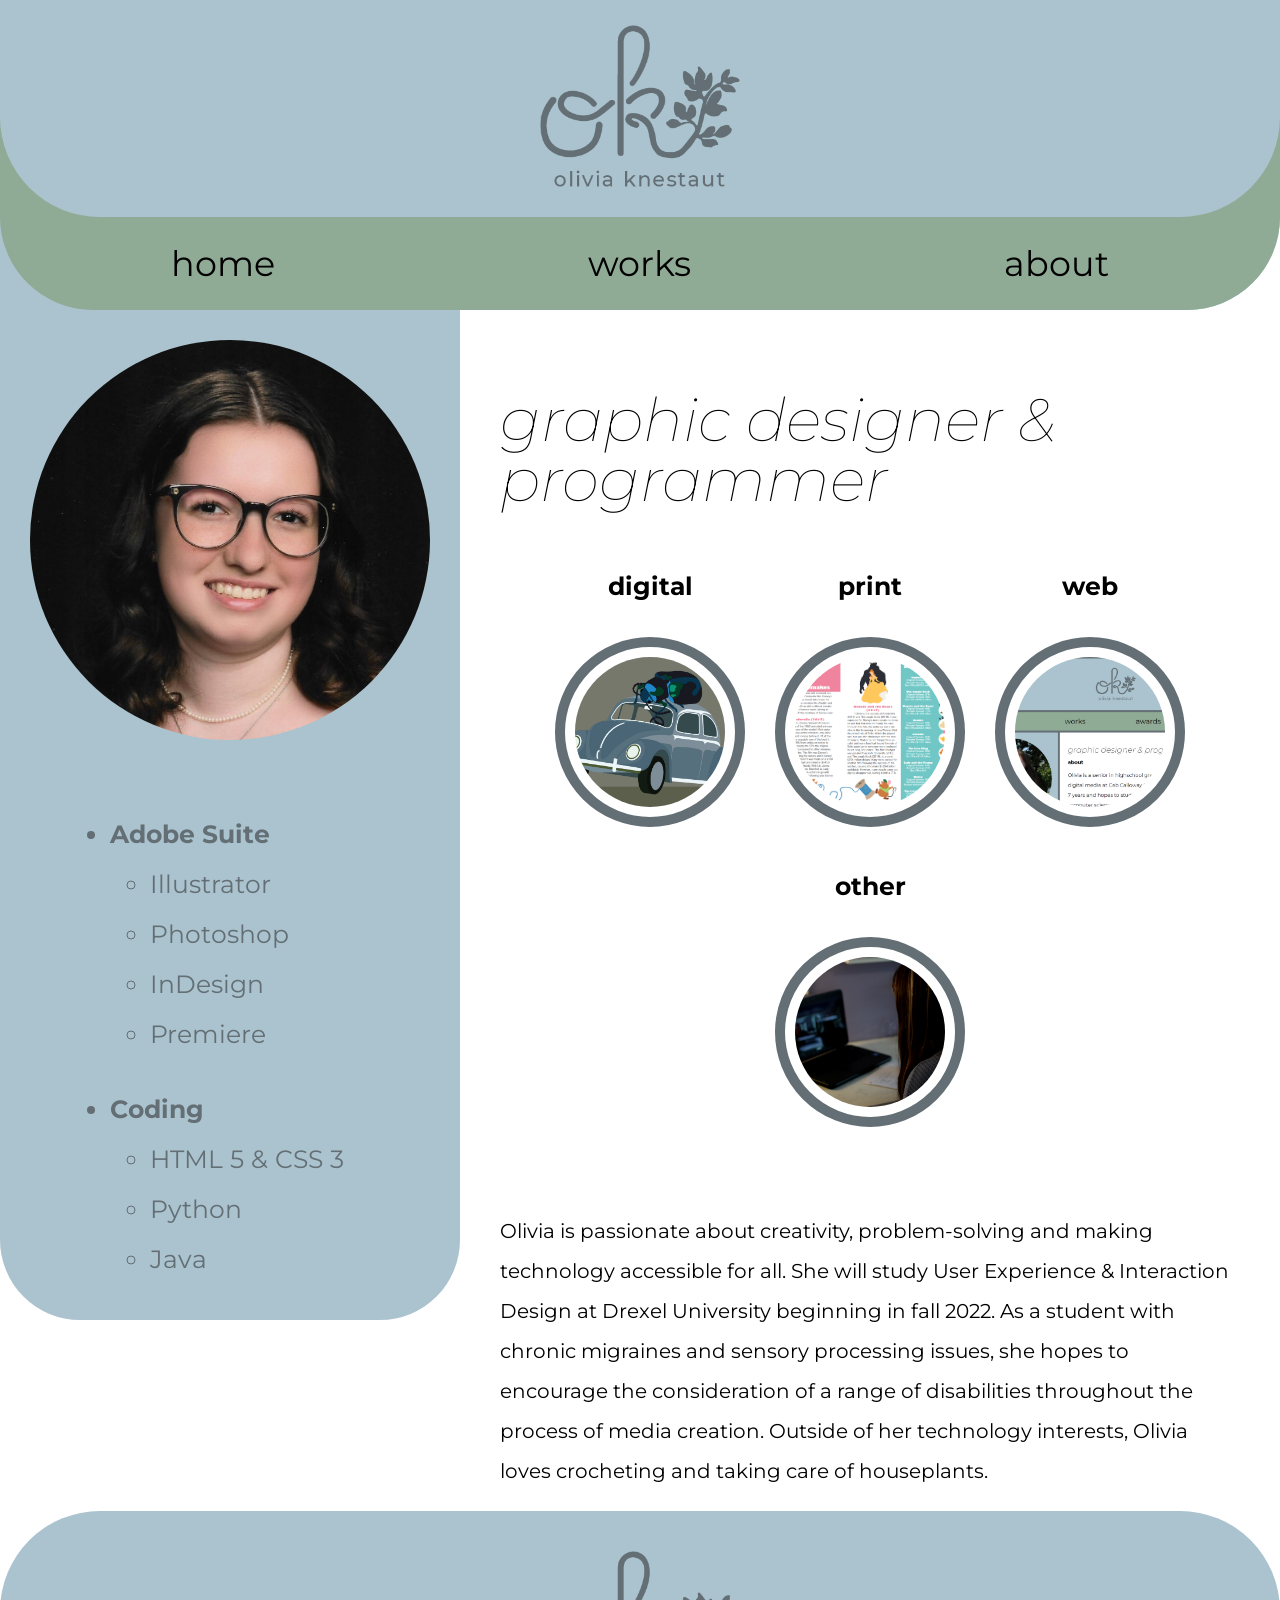
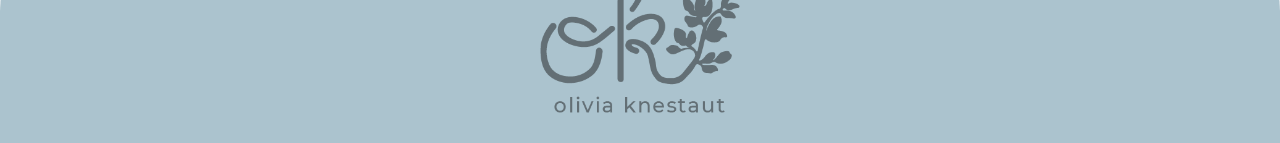
==== commit 634023f1: "Updates Early May" ====
--- a/index.html
+++ b/index.html
@@ -26,7 +26,6 @@
             <a href="index.html">home</a>
             <a href="works.html">works</a>
             <a href="about.html">about</a>
-            <a href="contact.html">contact</a>
     </section>
 </div>
 
@@ -71,35 +70,33 @@
            <h1><em>graphic designer & programmer</em></h1>
            
            <div class="portfoliolinks">
-            <div class="navitem">
-                <h2><strong>digital</strong></h2>
-                <a href="works.html#digitallink"><img class="navimage" src="Images/NavImages/MediaNavImage.jpg" alt="" width="150px"></a>
-            </div>
-            <div class="navitem">
-                <h2><strong>print</strong></h2>
-                <a href="works.html#printlink"><img class="navimage" src="Images/NavImages/PrintNavImage.png" alt="" width="150px"></a>
-            </div>
-            <div class="navitem">
-                <h2><strong>web</strong></h2>
-                <a href="works.html#weblink"><img class="navimage" src="Images/NavImages/Webnavimage.png" alt="" width="150px"></a>
-            </div>
-            <div class="navitem">
-                <h2><strong>other</strong></h2>
-                <a href="works.html#otherlink"><img class="navimage" src="Images/NavImages/VideoNav.png" alt="" width="150px"></a>
-            </div>
+                <div class="navitem">
+                     <h2><strong>digital</strong></h2>
+                     <a href="works.html#digitallink"><img class="navimage" src="Images/NavImages/MediaNavImage.jpg" alt="" width="150px"></a>
+                 </div>
+                 <div class="navitem">
+                     <h2><strong>print</strong></h2>
+                     <a href="works.html#printlink"><img class="navimage" src="Images/NavImages/PrintNavImage.png" alt="" width="150px"></a>
+                 </div>
+
+                <div class="navitem">
+                    <h2><strong>web</strong></h2>
+                    <a href="works.html#weblink"><img class="navimage" src="Images/NavImages/Webnavimage.png" alt="" width="150px"></a>
+                 </div>
+                 <div class="navitem">
+                     <h2><strong>other</strong></h2>
+                     <a href="works.html#otherlink"><img class="navimage" src="Images/NavImages/VideoNav.png" alt="" width="150px"></a>
+                 </div>
         </div>
            
     <!-- About and Academic -->
             
             <p>
-                Olivia is a high school senior who is passionate about creativity, problem-solving, and making technology 
-                accessible for all. She attends Cab Calloway School of the Arts High School where she studies Digital media. Since middle school, she has been a member 
-                of her school's chapter of Technology Student Association. She has also been a girl scout for over 10 years which has been extremely beneficial in allowing her to experience 
-                programs and resources outside of school.
-                  She enjoys doing volunteer work in digital media areas, whether that means designing logos for school clubs or helping operate live 
-                  streams of school events. She is currently applying to colleges where she can study an interdisciplinary program in computer science 
-                  and media design. As a student with chronic migraines and sensory processing issues, she hopes to encourage the consideration of a range of
-                   disabilities throughout the process of media creation. Outside of her technology interests, Olivia loves crocheting and taking care of houseplants.
+                Olivia is passionate about creativity, problem-solving and making technology accessible for
+                all. She will study User Experience & Interaction Design at Drexel University beginning in fall 2022.
+                As a student with chronic migraines and sensory processing issues, she hopes to encourage the consideration
+                of a range of disabilities throughout the process of media creation. Outside of her technology interests, Olivia loves 
+                crocheting and taking care of houseplants.
              </p>
     </div>
 </div>
--- a/CSS/stylesheet.css
+++ b/CSS/stylesheet.css
@@ -57,10 +57,6 @@
     margin: 0;
 }
 
-embed {
-    margin: 40px;
-    margin-bottom: 0px;
-}
 
 
 /*ALL PAGES*/
@@ -151,32 +147,11 @@
 }
 
 
-/*About Page*/
-
-.aboutflex{
-    display: flex;
-    flex-direction: column;
-    align-items: center;
-    justify-content: center;
-    flex-wrap: wrap;
-}
-
-.aboutessay{
-    
-    width: 600px;
-    padding: 10px;
-    border-radius: 40px;
-}
-.bulletin{
-    width: 600px;
-    padding: 10px;
-    border-radius: 40px;
-}
-
     /*Navigation*/
 .portfoliolinks{
     display: flex;
     justify-content: center;
+    flex-direction: row;
     flex-wrap: wrap;
     padding-bottom: 40px;
 }
@@ -245,7 +220,7 @@
     
     /* WORKS PAGE */
 
-    .workimage, .workitem{
+    .workimage1, .workitem{
         width: 800px;
     }
 
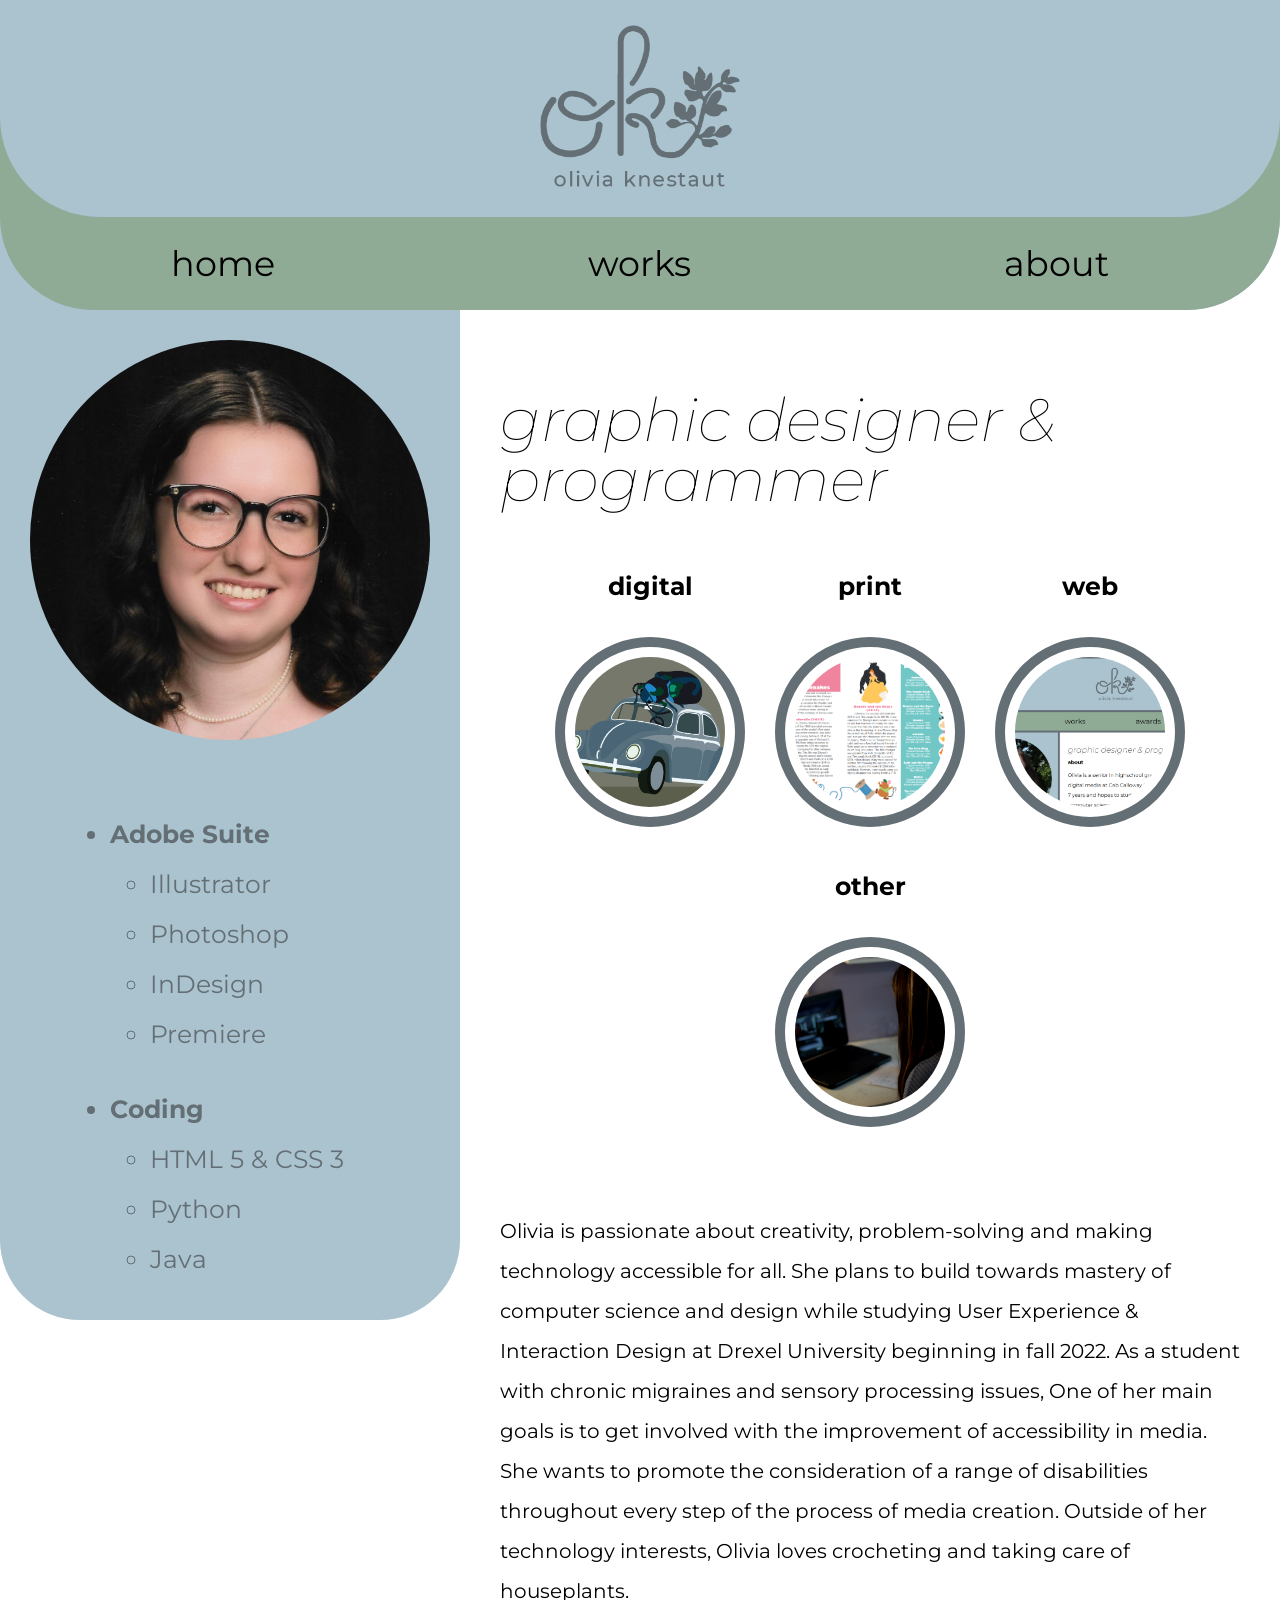
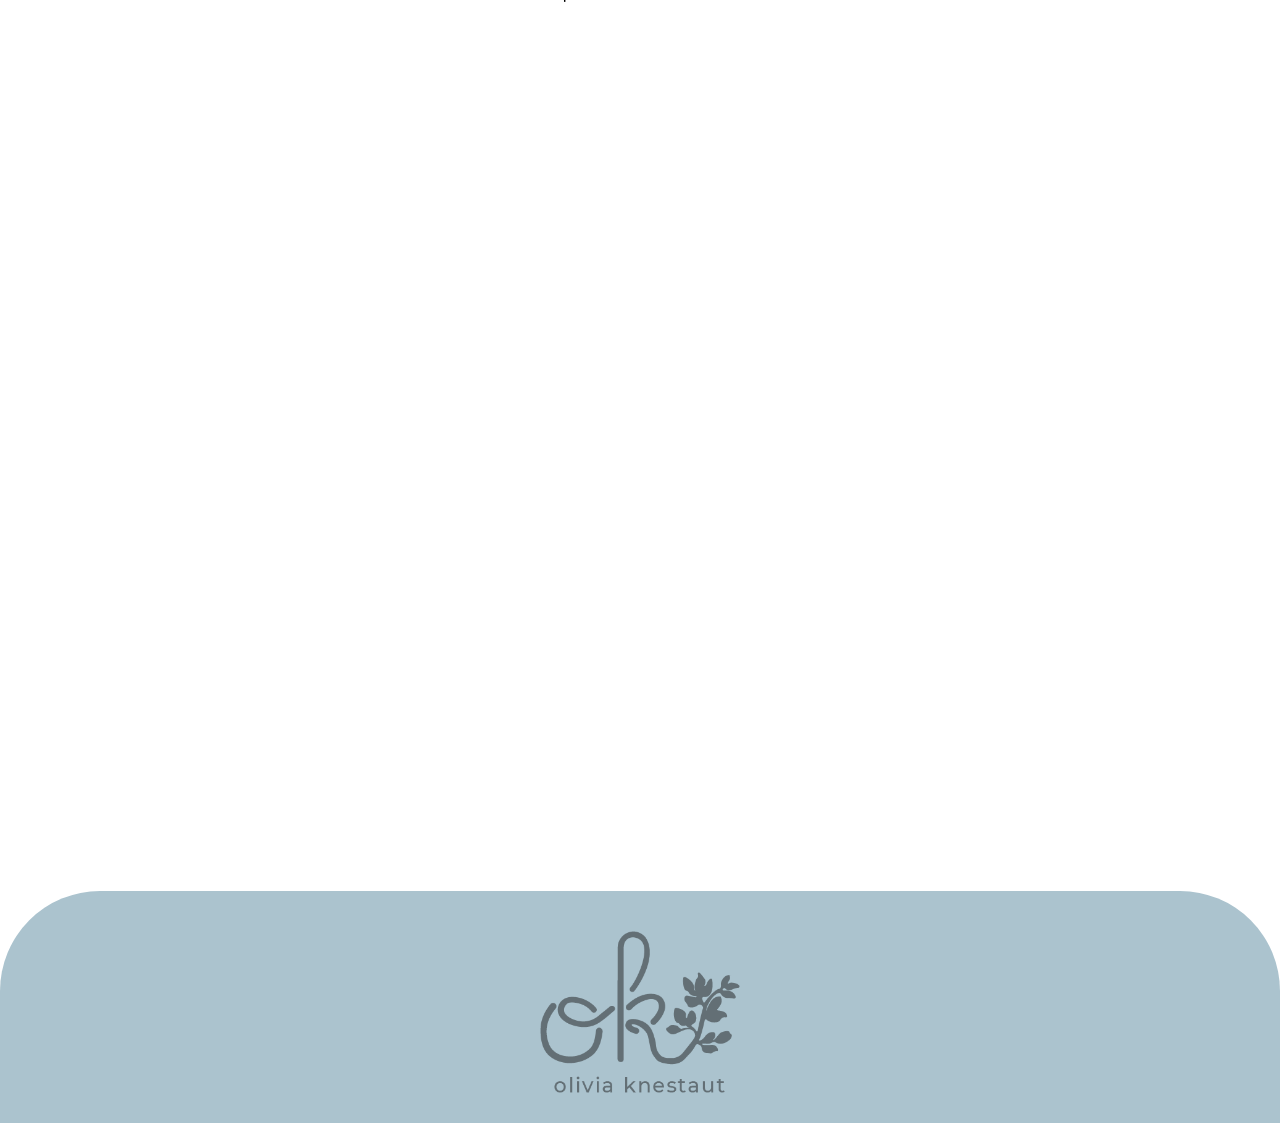
==== commit 65c32561: "5/12/2022 Updates" ====
--- a/index.html
+++ b/index.html
@@ -93,12 +93,17 @@
             
             <p>
                 Olivia is passionate about creativity, problem-solving and making technology accessible for
-                all. She will study User Experience & Interaction Design at Drexel University beginning in fall 2022.
-                As a student with chronic migraines and sensory processing issues, she hopes to encourage the consideration
-                of a range of disabilities throughout the process of media creation. Outside of her technology interests, Olivia loves 
+                all. She plans to build towards mastery of computer science and design while studying User Experience & Interaction Design at Drexel University beginning in fall 2022.
+                As a student with chronic migraines and sensory processing issues, One of her main goals is to get involved with the improvement of accessibility in media.
+                She wants to promote the consideration of a range of disabilities throughout every step of the process of media creation.
+                 Outside of her technology interests, Olivia loves 
                 crocheting and taking care of houseplants.
              </p>
     </div>
+</div>
+
+<div class="videobox">
+    <iframe class="introvid" src="https://www.youtube.com/embed/pCH2_9ZTU_0" title="YouTube video player" frameborder="0" allow="accelerometer; autoplay; clipboard-write; encrypted-media; gyroscope; picture-in-picture" allowfullscreen></iframe>
 </div>
 
 
--- a/CSS/stylesheet.css
+++ b/CSS/stylesheet.css
@@ -7,6 +7,10 @@
 */
 /*FONT CSS*/
 
+main{
+    background-color: #FFFFFF;
+}
+
 /*LINKS N STUFF*/
 a:link, a:visited {
   color: #000000;
@@ -172,6 +176,17 @@
   border: 10px solid #ABC3CE;
 }
 
+/*Intro Vid*/
+.videobox{
+    display: flex;
+    justify-content: center;
+    align-items: center;
+    padding: 30px;
+}
+.introvid{
+    height: 800px;
+    width: 1422px;
+}
 
 
 /*TABLET & DESKTOP CHANGES*/
